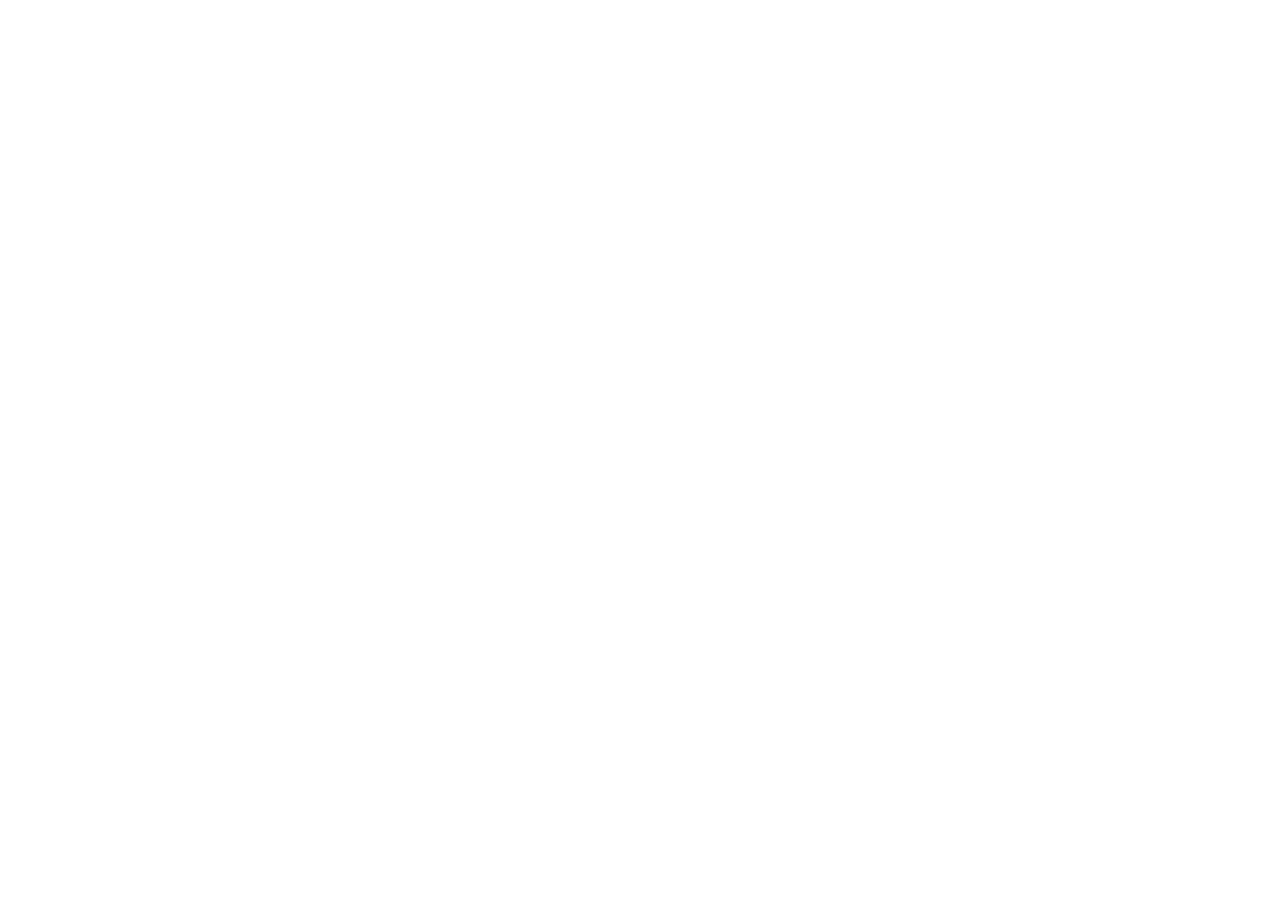
==== index.html @ 57432fba "初始化仓库" ====
<!DOCTYPE html>
<html lang="zh_CN">

<head>
    <meta charset="UTF-8">
    <meta http-equiv="X-UA-Compatible" content="IE=edge">
    <meta name="viewport" content="width=device-width, initial-scale=1.0">
    <title>Document</title>
</head>

<body>

</body>

</html>
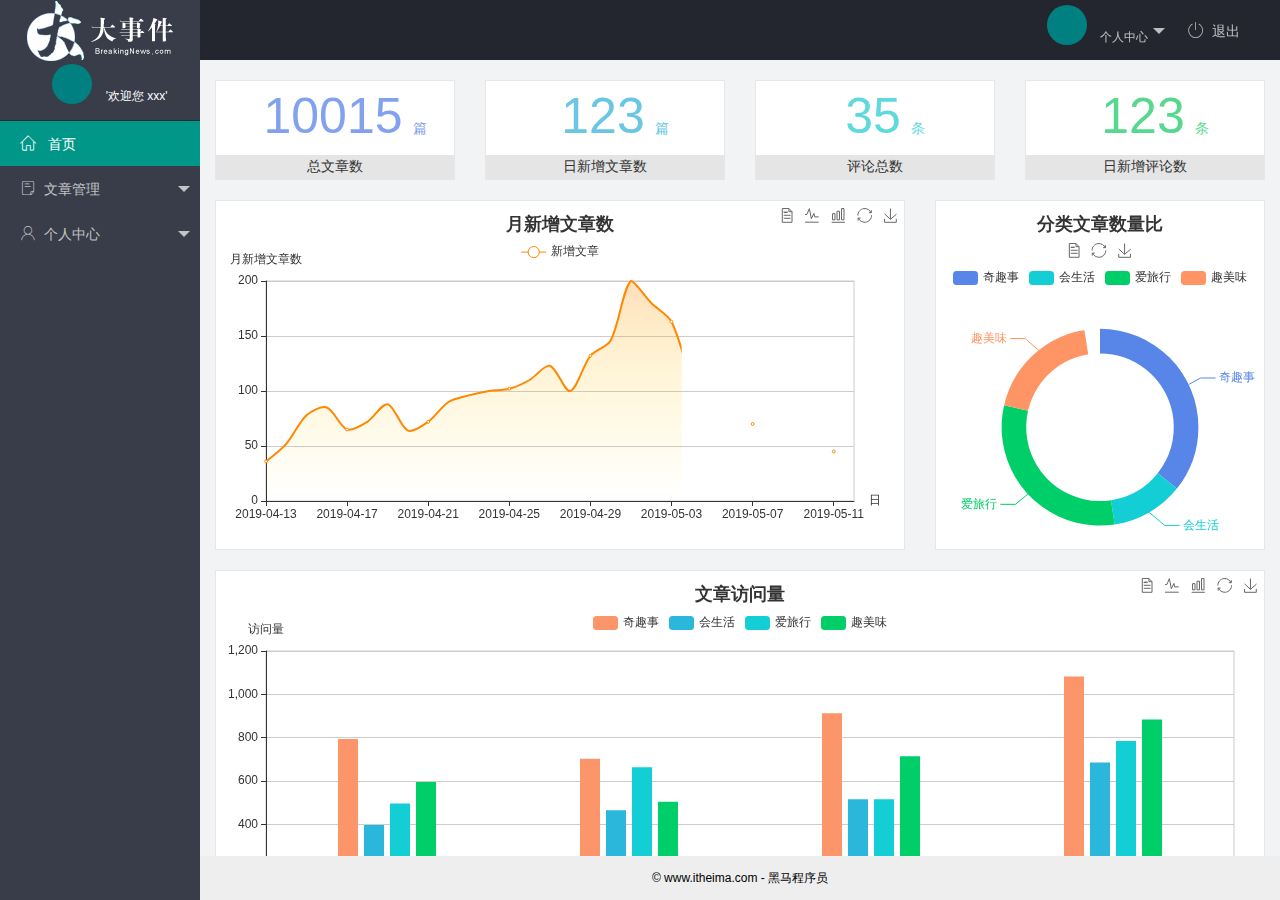
==== commit d24f1271: "开发完成了首页的功能" ====
--- a/index.html
+++ b/index.html
@@ -6,9 +6,101 @@
     <meta http-equiv="X-UA-Compatible" content="IE=edge">
     <meta name="viewport" content="width=device-width, initial-scale=1.0">
     <title>Document</title>
+    <!-- 导入了layui的css的样式表 -->
+    <link rel="stylesheet" href="assets/lib/layui/css/layui.css">
+    <!-- 导入inde专属的css样式表 -->
+    <link rel="stylesheet" href="/assets/css/index.css">
+    <!-- 导入font字体图标 -->
+    <link rel="stylesheet" href="/assets/fonts/iconfont.css">
 </head>
 
 <body>
+    <div class="layui-layout layui-layout-admin">
+        <div class="layui-header">
+            <div class="layui-logo layui-hide-xs layui-bg-black">
+                <img src="/assets/images/logo.png" alt="">
+            </div>
+            <!-- 头部区域（可配合layui 已有的水平导航） -->
+
+            <ul class="layui-nav layui-layout-right">
+                <li class="layui-nav-item layui-hide layui-show-md-inline-block">
+                    <a href="javascript:;" class="userinfo">
+                        <img src="//tva1.sinaimg.cn/crop.0.0.118.118.180/5db11ff4gw1e77d3nqrv8j203b03cweg.jpg"
+                            class="layui-nav-img">
+                        <span class="text-avant"></span>
+
+                        个人中心
+                    </a>
+                    <dl class="layui-nav-child">
+                        <dd><a href="">基本资料</a></dd>
+                        <dd><a href="">更换头像</a></dd>
+                        <dd><a href="">重置密码</a></dd>
+                    </dl>
+                </li>
+                <li class="layui-nav-item" lay-header-event="menuRight" lay-unselect>
+                    <a href="javascript:;" id="btnLoginout">
+                        <span class="iconfont icon-tuichu"></span>退出
+                    </a>
+                </li>
+            </ul>
+        </div>
+
+        <div class="layui-side layui-bg-black">
+            <div class="layui-side-scroll">
+                <div class="userinfo">
+                    <img src="//tva1.sinaimg.cn/crop.0.0.118.118.180/5db11ff4gw1e77d3nqrv8j203b03cweg.jpg"
+                        class="layui-nav-img">
+                    <span class="text-avant"></span>
+                    <span class="welcome">'欢迎您 xxx'</span>
+
+                </div>
+                <!-- 左侧导航区域（可配合layui已有的垂直导航） -->
+                <ul class="layui-nav layui-nav-tree" lay-shrink="all">
+
+                    <li class="layui-nav-item layui-this">
+                        <a href="/home/dashboard.html" target="fm">
+                            <span class="iconfont icon-home">
+                            </span>首页
+                        </a>
+                    </li>
+                    <li class="layui-nav-item">
+                        <a class="" href="javascript:;"><span class="iconfont icon-16"></span>文章管理</a>
+                        <dl class="layui-nav-child">
+                            <dd><a href="javascript:;"><i class="layui-icon layui-icon-app"></i> 文章类别</a></dd>
+                            <dd><a href="javascript:;"><i class="layui-icon layui-icon-app"></i>文章列表</a></dd>
+                            <dd><a href="javascript:;"><i class="layui-icon layui-icon-app"></i>发布文章</a></dd>
+                        </dl>
+                    </li>
+                    <li class="layui-nav-item">
+                        <a href="javascript:;"><span class="iconfont icon-user"></span>个人中心</a>
+                        <dl class="layui-nav-child">
+                            <dd><a href="javascript:;"><i class="layui-icon layui-icon-app"></i>基本资料</a></dd>
+                            <dd><a href="javascript:;"><i class="layui-icon layui-icon-app"></i>更换头像</a></dd>
+                            <dd><a href="javascript:;"><i class="layui-icon layui-icon-app"></i>重置密码</a></dd>
+                        </dl>
+                    </li>
+                </ul>
+            </div>
+        </div>
+
+        <div class="layui-body">
+            <!-- 内容主体区域 -->
+            <iframe name='fm' src="/home/dashboard.html" frameborder="0"></iframe>
+        </div>
+
+        <div class="layui-footer">
+            <!-- 底部固定区域 -->
+            © www.itheima.com - 黑马程序员
+        </div>
+    </div>
+    <!-- 导入layui的js文件 -->
+    <script src="assets/lib/layui/layui.all.js"></script>
+    <!-- 导入jq文件 -->
+    <script src="/assets/lib/jquery.js"></script>
+    <!-- 导入js的baseAPI文件 -->
+    <script src="/assets/js/baseAPI.js"></script>
+    <!-- 导入index专属的js文件 -->
+    <script src="/assets/js/index.js"></script>
 
 </body>
 
--- a/assets/lib/layui/css/layui.css
+++ b/assets/lib/layui/css/layui.css
@@ -0,0 +1,2 @@
+/** layui-v2.5.5 MIT License By https://www.layui.com */
+ .layui-inline,img{display:inline-block;vertical-align:middle}h1,h2,h3,h4,h5,h6{font-weight:400}.layui-edge,.layui-header,.layui-inline,.layui-main{position:relative}.layui-body,.layui-edge,.layui-elip{overflow:hidden}.layui-btn,.layui-edge,.layui-inline,img{vertical-align:middle}.layui-btn,.layui-disabled,.layui-icon,.layui-unselect{-moz-user-select:none;-webkit-user-select:none;-ms-user-select:none}.layui-elip,.layui-form-checkbox span,.layui-form-pane .layui-form-label{text-overflow:ellipsis;white-space:nowrap}.layui-breadcrumb,.layui-tree-btnGroup{visibility:hidden}blockquote,body,button,dd,div,dl,dt,form,h1,h2,h3,h4,h5,h6,input,li,ol,p,pre,td,textarea,th,ul{margin:0;padding:0;-webkit-tap-highlight-color:rgba(0,0,0,0)}a:active,a:hover{outline:0}img{border:none}li{list-style:none}table{border-collapse:collapse;border-spacing:0}h4,h5,h6{font-size:100%}button,input,optgroup,option,select,textarea{font-family:inherit;font-size:inherit;font-style:inherit;font-weight:inherit;outline:0}pre{white-space:pre-wrap;white-space:-moz-pre-wrap;white-space:-pre-wrap;white-space:-o-pre-wrap;word-wrap:break-word}body{line-height:24px;font:14px Helvetica Neue,Helvetica,PingFang SC,Tahoma,Arial,sans-serif}hr{height:1px;margin:10px 0;border:0;clear:both}a{color:#333;text-decoration:none}a:hover{color:#777}a cite{font-style:normal;*cursor:pointer}.layui-border-box,.layui-border-box *{box-sizing:border-box}.layui-box,.layui-box *{box-sizing:content-box}.layui-clear{clear:both;*zoom:1}.layui-clear:after{content:'\20';clear:both;*zoom:1;display:block;height:0}.layui-inline{*display:inline;*zoom:1}.layui-edge{display:inline-block;width:0;height:0;border-width:6px;border-style:dashed;border-color:transparent}.layui-edge-top{top:-4px;border-bottom-color:#999;border-bottom-style:solid}.layui-edge-right{border-left-color:#999;border-left-style:solid}.layui-edge-bottom{top:2px;border-top-color:#999;border-top-style:solid}.layui-edge-left{border-right-color:#999;border-right-style:solid}.layui-disabled,.layui-disabled:hover{color:#d2d2d2!important;cursor:not-allowed!important}.layui-circle{border-radius:100%}.layui-show{display:block!important}.layui-hide{display:none!important}@font-face{font-family:layui-icon;src:url(../font/iconfont.eot?v=250);src:url(../font/iconfont.eot?v=250#iefix) format('embedded-opentype'),url(../font/iconfont.woff2?v=250) format('woff2'),url(../font/iconfont.woff?v=250) format('woff'),url(../font/iconfont.ttf?v=250) format('truetype'),url(../font/iconfont.svg?v=250#layui-icon) format('svg')}.layui-icon{font-family:layui-icon!important;font-size:16px;font-style:normal;-webkit-font-smoothing:antialiased;-moz-osx-font-smoothing:grayscale}.layui-icon-reply-fill:before{content:"\e611"}.layui-icon-set-fill:before{content:"\e614"}.layui-icon-menu-fill:before{content:"\e60f"}.layui-icon-search:before{content:"\e615"}.layui-icon-share:before{content:"\e641"}.layui-icon-set-sm:before{content:"\e620"}.layui-icon-engine:before{content:"\e628"}.layui-icon-close:before{content:"\1006"}.layui-icon-close-fill:before{content:"\1007"}.layui-icon-chart-screen:before{content:"\e629"}.layui-icon-star:before{content:"\e600"}.layui-icon-circle-dot:before{content:"\e617"}.layui-icon-chat:before{content:"\e606"}.layui-icon-release:before{content:"\e609"}.layui-icon-list:before{content:"\e60a"}.layui-icon-chart:before{content:"\e62c"}.layui-icon-ok-circle:before{content:"\1005"}.layui-icon-layim-theme:before{content:"\e61b"}.layui-icon-table:before{content:"\e62d"}.layui-icon-right:before{content:"\e602"}.layui-icon-left:before{content:"\e603"}.layui-icon-cart-simple:before{content:"\e698"}.layui-icon-face-cry:before{content:"\e69c"}.layui-icon-face-smile:before{content:"\e6af"}.layui-icon-survey:before{content:"\e6b2"}.layui-icon-tree:before{content:"\e62e"}.layui-icon-upload-circle:before{content:"\e62f"}.layui-icon-add-circle:before{content:"\e61f"}.layui-icon-download-circle:before{content:"\e601"}.layui-icon-templeate-1:before{content:"\e630"}.layui-icon-util:before{content:"\e631"}.layui-icon-face-surprised:before{content:"\e664"}.layui-icon-edit:before{content:"\e642"}.layui-icon-speaker:before{content:"\e645"}.layui-icon-down:before{content:"\e61a"}.layui-icon-file:before{content:"\e621"}.layui-icon-layouts:before{content:"\e632"}.layui-icon-rate-half:before{content:"\e6c9"}.layui-icon-add-circle-fine:before{content:"\e608"}.layui-icon-prev-circle:before{content:"\e633"}.layui-icon-read:before{content:"\e705"}.layui-icon-404:before{content:"\e61c"}.layui-icon-carousel:before{content:"\e634"}.layui-icon-help:before{content:"\e607"}.layui-icon-code-circle:before{content:"\e635"}.layui-icon-water:before{content:"\e636"}.layui-icon-username:before{content:"\e66f"}.layui-icon-find-fill:before{content:"\e670"}.layui-icon-about:before{content:"\e60b"}.layui-icon-location:before{content:"\e715"}.layui-icon-up:before{content:"\e619"}.layui-icon-pause:before{content:"\e651"}.layui-icon-date:before{content:"\e637"}.layui-icon-layim-uploadfile:before{content:"\e61d"}.layui-icon-delete:before{content:"\e640"}.layui-icon-play:before{content:"\e652"}.layui-icon-top:before{content:"\e604"}.layui-icon-friends:before{content:"\e612"}.layui-icon-refresh-3:before{content:"\e9aa"}.layui-icon-ok:before{content:"\e605"}.layui-icon-layer:before{content:"\e638"}.layui-icon-face-smile-fine:before{content:"\e60c"}.layui-icon-dollar:before{content:"\e659"}.layui-icon-group:before{content:"\e613"}.layui-icon-layim-download:before{content:"\e61e"}.layui-icon-picture-fine:before{content:"\e60d"}.layui-icon-link:before{content:"\e64c"}.layui-icon-diamond:before{content:"\e735"}.layui-icon-log:before{content:"\e60e"}.layui-icon-rate-solid:before{content:"\e67a"}.layui-icon-fonts-del:before{content:"\e64f"}.layui-icon-unlink:before{content:"\e64d"}.layui-icon-fonts-clear:before{content:"\e639"}.layui-icon-triangle-r:before{content:"\e623"}.layui-icon-circle:before{content:"\e63f"}.layui-icon-radio:before{content:"\e643"}.layui-icon-align-center:before{content:"\e647"}.layui-icon-align-right:before{content:"\e648"}.layui-icon-align-left:before{content:"\e649"}.layui-icon-loading-1:before{content:"\e63e"}.layui-icon-return:before{content:"\e65c"}.layui-icon-fonts-strong:before{content:"\e62b"}.layui-icon-upload:before{content:"\e67c"}.layui-icon-dialogue:before{content:"\e63a"}.layui-icon-video:before{content:"\e6ed"}.layui-icon-headset:before{content:"\e6fc"}.layui-icon-cellphone-fine:before{content:"\e63b"}.layui-icon-add-1:before{content:"\e654"}.layui-icon-face-smile-b:before{content:"\e650"}.layui-icon-fonts-html:before{content:"\e64b"}.layui-icon-form:before{content:"\e63c"}.layui-icon-cart:before{content:"\e657"}.layui-icon-camera-fill:before{content:"\e65d"}.layui-icon-tabs:before{content:"\e62a"}.layui-icon-fonts-code:before{content:"\e64e"}.layui-icon-fire:before{content:"\e756"}.layui-icon-set:before{content:"\e716"}.layui-icon-fonts-u:before{content:"\e646"}.layui-icon-triangle-d:before{content:"\e625"}.layui-icon-tips:before{content:"\e702"}.layui-icon-picture:before{content:"\e64a"}.layui-icon-more-vertical:before{content:"\e671"}.layui-icon-flag:before{content:"\e66c"}.layui-icon-loading:before{content:"\e63d"}.layui-icon-fonts-i:before{content:"\e644"}.layui-icon-refresh-1:before{content:"\e666"}.layui-icon-rmb:before{content:"\e65e"}.layui-icon-home:before{content:"\e68e"}.layui-icon-user:before{content:"\e770"}.layui-icon-notice:before{content:"\e667"}.layui-icon-login-weibo:before{content:"\e675"}.layui-icon-voice:before{content:"\e688"}.layui-icon-upload-drag:before{content:"\e681"}.layui-icon-login-qq:before{content:"\e676"}.layui-icon-snowflake:before{content:"\e6b1"}.layui-icon-file-b:before{content:"\e655"}.layui-icon-template:before{content:"\e663"}.layui-icon-auz:before{content:"\e672"}.layui-icon-console:before{content:"\e665"}.layui-icon-app:before{content:"\e653"}.layui-icon-prev:before{content:"\e65a"}.layui-icon-website:before{content:"\e7ae"}.layui-icon-next:before{content:"\e65b"}.layui-icon-component:before{content:"\e857"}.layui-icon-more:before{content:"\e65f"}.layui-icon-login-wechat:before{content:"\e677"}.layui-icon-shrink-right:before{content:"\e668"}.layui-icon-spread-left:before{content:"\e66b"}.layui-icon-camera:before{content:"\e660"}.layui-icon-note:before{content:"\e66e"}.layui-icon-refresh:before{content:"\e669"}.layui-icon-female:before{content:"\e661"}.layui-icon-male:before{content:"\e662"}.layui-icon-password:before{content:"\e673"}.layui-icon-senior:before{content:"\e674"}.layui-icon-theme:before{content:"\e66a"}.layui-icon-tread:before{content:"\e6c5"}.layui-icon-praise:before{content:"\e6c6"}.layui-icon-star-fill:before{content:"\e658"}.layui-icon-rate:before{content:"\e67b"}.layui-icon-template-1:before{content:"\e656"}.layui-icon-vercode:before{content:"\e679"}.layui-icon-cellphone:before{content:"\e678"}.layui-icon-screen-full:before{content:"\e622"}.layui-icon-screen-restore:before{content:"\e758"}.layui-icon-cols:before{content:"\e610"}.layui-icon-export:before{content:"\e67d"}.layui-icon-print:before{content:"\e66d"}.layui-icon-slider:before{content:"\e714"}.layui-icon-addition:before{content:"\e624"}.layui-icon-subtraction:before{content:"\e67e"}.layui-icon-service:before{content:"\e626"}.layui-icon-transfer:before{content:"\e691"}.layui-main{width:1140px;margin:0 auto}.layui-header{z-index:1000;height:60px}.layui-header a:hover{transition:all .5s;-webkit-transition:all .5s}.layui-side{position:fixed;left:0;top:0;bottom:0;z-index:999;width:200px;overflow-x:hidden}.layui-side-scroll{position:relative;width:220px;height:100%;overflow-x:hidden}.layui-body{position:absolute;left:200px;right:0;top:0;bottom:0;z-index:998;width:auto;overflow-y:auto;box-sizing:border-box}.layui-layout-body{overflow:hidden}.layui-layout-admin .layui-header{background-color:#23262E}.layui-layout-admin .layui-side{top:60px;width:200px;overflow-x:hidden}.layui-layout-admin .layui-body{position:fixed;top:60px;bottom:44px}.layui-layout-admin .layui-main{width:auto;margin:0 15px}.layui-layout-admin .layui-footer{position:fixed;left:200px;right:0;bottom:0;height:44px;line-height:44px;padding:0 15px;background-color:#eee}.layui-layout-admin .layui-logo{position:absolute;left:0;top:0;width:200px;height:100%;line-height:60px;text-align:center;color:#009688;font-size:16px}.layui-layout-admin .layui-header .layui-nav{background:0 0}.layui-layout-left{position:absolute!important;left:200px;top:0}.layui-layout-right{position:absolute!important;right:0;top:0}.layui-container{position:relative;margin:0 auto;padding:0 15px;box-sizing:border-box}.layui-fluid{position:relative;margin:0 auto;padding:0 15px}.layui-row:after,.layui-row:before{content:'';display:block;clear:both}.layui-col-lg1,.layui-col-lg10,.layui-col-lg11,.layui-col-lg12,.layui-col-lg2,.layui-col-lg3,.layui-col-lg4,.layui-col-lg5,.layui-col-lg6,.layui-col-lg7,.layui-col-lg8,.layui-col-lg9,.layui-col-md1,.layui-col-md10,.layui-col-md11,.layui-col-md12,.layui-col-md2,.layui-col-md3,.layui-col-md4,.layui-col-md5,.layui-col-md6,.layui-col-md7,.layui-col-md8,.layui-col-md9,.layui-col-sm1,.layui-col-sm10,.layui-col-sm11,.layui-col-sm12,.layui-col-sm2,.layui-col-sm3,.layui-col-sm4,.layui-col-sm5,.layui-col-sm6,.layui-col-sm7,.layui-col-sm8,.layui-col-sm9,.layui-col-xs1,.layui-col-xs10,.layui-col-xs11,.layui-col-xs12,.layui-col-xs2,.layui-col-xs3,.layui-col-xs4,.layui-col-xs5,.layui-col-xs6,.layui-col-xs7,.layui-col-xs8,.layui-col-xs9{position:relative;display:block;box-sizing:border-box}.layui-col-xs1,.layui-col-xs10,.layui-col-xs11,.layui-col-xs12,.layui-col-xs2,.layui-col-xs3,.layui-col-xs4,.layui-col-xs5,.layui-col-xs6,.layui-col-xs7,.layui-col-xs8,.layui-col-xs9{float:left}.layui-col-xs1{width:8.33333333%}.layui-col-xs2{width:16.66666667%}.layui-col-xs3{width:25%}.layui-col-xs4{width:33.33333333%}.layui-col-xs5{width:41.66666667%}.layui-col-xs6{width:50%}.layui-col-xs7{width:58.33333333%}.layui-col-xs8{width:66.66666667%}.layui-col-xs9{width:75%}.layui-col-xs10{width:83.33333333%}.layui-col-xs11{width:91.66666667%}.layui-col-xs12{width:100%}.layui-col-xs-offset1{margin-left:8.33333333%}.layui-col-xs-offset2{margin-left:16.66666667%}.layui-col-xs-offset3{margin-left:25%}.layui-col-xs-offset4{margin-left:33.33333333%}.layui-col-xs-offset5{margin-left:41.66666667%}.layui-col-xs-offset6{margin-left:50%}.layui-col-xs-offset7{margin-left:58.33333333%}.layui-col-xs-offset8{margin-left:66.66666667%}.layui-col-xs-offset9{margin-left:75%}.layui-col-xs-offset10{margin-left:83.33333333%}.layui-col-xs-offset11{margin-left:91.66666667%}.layui-col-xs-offset12{margin-left:100%}@media screen and (max-width:768px){.layui-hide-xs{display:none!important}.layui-show-xs-block{display:block!important}.layui-show-xs-inline{display:inline!important}.layui-show-xs-inline-block{display:inline-block!important}}@media screen and (min-width:768px){.layui-container{width:750px}.layui-hide-sm{display:none!important}.layui-show-sm-block{display:block!important}.layui-show-sm-inline{display:inline!important}.layui-show-sm-inline-block{display:inline-block!important}.layui-col-sm1,.layui-col-sm10,.layui-col-sm11,.layui-col-sm12,.layui-col-sm2,.layui-col-sm3,.layui-col-sm4,.layui-col-sm5,.layui-col-sm6,.layui-col-sm7,.layui-col-sm8,.layui-col-sm9{float:left}.layui-col-sm1{width:8.33333333%}.layui-col-sm2{width:16.66666667%}.layui-col-sm3{width:25%}.layui-col-sm4{width:33.33333333%}.layui-col-sm5{width:41.66666667%}.layui-col-sm6{width:50%}.layui-col-sm7{width:58.33333333%}.layui-col-sm8{width:66.66666667%}.layui-col-sm9{width:75%}.layui-col-sm10{width:83.33333333%}.layui-col-sm11{width:91.66666667%}.layui-col-sm12{width:100%}.layui-col-sm-offset1{margin-left:8.33333333%}.layui-col-sm-offset2{margin-left:16.66666667%}.layui-col-sm-offset3{margin-left:25%}.layui-col-sm-offset4{margin-left:33.33333333%}.layui-col-sm-offset5{margin-left:41.66666667%}.layui-col-sm-offset6{margin-left:50%}.layui-col-sm-offset7{margin-left:58.33333333%}.layui-col-sm-offset8{margin-left:66.66666667%}.layui-col-sm-offset9{margin-left:75%}.layui-col-sm-offset10{margin-left:83.33333333%}.layui-col-sm-offset11{margin-left:91.66666667%}.layui-col-sm-offset12{margin-left:100%}}@media screen and (min-width:992px){.layui-container{width:970px}.layui-hide-md{display:none!important}.layui-show-md-block{display:block!important}.layui-show-md-inline{display:inline!important}.layui-show-md-inline-block{display:inline-block!important}.layui-col-md1,.layui-col-md10,.layui-col-md11,.layui-col-md12,.layui-col-md2,.layui-col-md3,.layui-col-md4,.layui-col-md5,.layui-col-md6,.layui-col-md7,.layui-col-md8,.layui-col-md9{float:left}.layui-col-md1{width:8.33333333%}.layui-col-md2{width:16.66666667%}.layui-col-md3{width:25%}.layui-col-md4{width:33.33333333%}.layui-col-md5{width:41.66666667%}.layui-col-md6{width:50%}.layui-col-md7{width:58.33333333%}.layui-col-md8{width:66.66666667%}.layui-col-md9{width:75%}.layui-col-md10{width:83.33333333%}.layui-col-md11{width:91.66666667%}.layui-col-md12{width:100%}.layui-col-md-offset1{margin-left:8.33333333%}.layui-col-md-offset2{margin-left:16.66666667%}.layui-col-md-offset3{margin-left:25%}.layui-col-md-offset4{margin-left:33.33333333%}.layui-col-md-offset5{margin-left:41.66666667%}.layui-col-md-offset6{margin-left:50%}.layui-col-md-offset7{margin-left:58.33333333%}.layui-col-md-offset8{margin-left:66.66666667%}.layui-col-md-offset9{margin-left:75%}.layui-col-md-offset10{margin-left:83.33333333%}.layui-col-md-offset11{margin-left:91.66666667%}.layui-col-md-offset12{margin-left:100%}}@media screen and (min-width:1200px){.layui-container{width:1170px}.layui-hide-lg{display:none!important}.layui-show-lg-block{display:block!important}.layui-show-lg-inline{display:inline!important}.layui-show-lg-inline-block{display:inline-block!important}.layui-col-lg1,.layui-col-lg10,.layui-col-lg11,.layui-col-lg12,.layui-col-lg2,.layui-col-lg3,.layui-col-lg4,.layui-col-lg5,.layui-col-lg6,.layui-col-lg7,.layui-col-lg8,.layui-col-lg9{float:left}.layui-col-lg1{width:8.33333333%}.layui-col-lg2{width:16.66666667%}.layui-col-lg3{width:25%}.layui-col-lg4{width:33.33333333%}.layui-col-lg5{width:41.66666667%}.layui-col-lg6{width:50%}.layui-col-lg7{width:58.33333333%}.layui-col-lg8{width:66.66666667%}.layui-col-lg9{width:75%}.layui-col-lg10{width:83.33333333%}.layui-col-lg11{width:91.66666667%}.layui-col-lg12{width:100%}.layui-col-lg-offset1{margin-left:8.33333333%}.layui-col-lg-offset2{margin-left:16.66666667%}.layui-col-lg-offset3{margin-left:25%}.layui-col-lg-offset4{margin-left:33.33333333%}.layui-col-lg-offset5{margin-left:41.66666667%}.layui-col-lg-offset6{margin-left:50%}.layui-col-lg-offset7{margin-left:58.33333333%}.layui-col-lg-offset8{margin-left:66.66666667%}.layui-col-lg-offset9{margin-left:75%}.layui-col-lg-offset10{margin-left:83.33333333%}.layui-col-lg-offset11{margin-left:91.66666667%}.layui-col-lg-offset12{margin-left:100%}}.layui-col-space1{margin:-.5px}.layui-col-space1>*{padding:.5px}.layui-col-space3{margin:-1.5px}.layui-col-space3>*{padding:1.5px}.layui-col-space5{margin:-2.5px}.layui-col-space5>*{padding:2.5px}.layui-col-space8{margin:-3.5px}.layui-col-space8>*{padding:3.5px}.layui-col-space10{margin:-5px}.layui-col-space10>*{padding:5px}.layui-col-space12{margin:-6px}.layui-col-space12>*{padding:6px}.layui-col-space15{margin:-7.5px}.layui-col-space15>*{padding:7.5px}.layui-col-space18{margin:-9px}.layui-col-space18>*{padding:9px}.layui-col-space20{margin:-10px}.layui-col-space20>*{padding:10px}.layui-col-space22{margin:-11px}.layui-col-space22>*{padding:11px}.layui-col-space25{margin:-12.5px}.layui-col-space25>*{padding:12.5px}.layui-col-space30{margin:-15px}.layui-col-space30>*{padding:15px}.layui-btn,.layui-input,.layui-select,.layui-textarea,.layui-upload-button{outline:0;-webkit-appearance:none;transition:all .3s;-webkit-transition:all .3s;box-sizing:border-box}.layui-elem-quote{margin-bottom:10px;padding:15px;line-height:22px;border-left:5px solid #009688;border-radius:0 2px 2px 0;background-color:#f2f2f2}.layui-quote-nm{border-style:solid;border-width:1px 1px 1px 5px;background:0 0}.layui-elem-field{margin-bottom:10px;padding:0;border-width:1px;border-style:solid}.layui-elem-field legend{margin-left:20px;padding:0 10px;font-size:20px;font-weight:300}.layui-field-title{margin:10px 0 20px;border-width:1px 0 0}.layui-field-box{padding:10px 15px}.layui-field-title .layui-field-box{padding:10px 0}.layui-progress{position:relative;height:6px;border-radius:20px;background-color:#e2e2e2}.layui-progress-bar{position:absolute;left:0;top:0;width:0;max-width:100%;height:6px;border-radius:20px;text-align:right;background-color:#5FB878;transition:all .3s;-webkit-transition:all .3s}.layui-progress-big,.layui-progress-big .layui-progress-bar{height:18px;line-height:18px}.layui-progress-text{position:relative;top:-20px;line-height:18px;font-size:12px;color:#666}.layui-progress-big .layui-progress-text{position:static;padding:0 10px;color:#fff}.layui-collapse{border-width:1px;border-style:solid;border-radius:2px}.layui-colla-content,.layui-colla-item{border-top-width:1px;border-top-style:solid}.layui-colla-item:first-child{border-top:none}.layui-colla-title{position:relative;height:42px;line-height:42px;padding:0 15px 0 35px;color:#333;background-color:#f2f2f2;cursor:pointer;font-size:14px;overflow:hidden}.layui-colla-content{display:none;padding:10px 15px;line-height:22px;color:#666}.layui-colla-icon{position:absolute;left:15px;top:0;font-size:14px}.layui-card{margin-bottom:15px;border-radius:2px;background-color:#fff;box-shadow:0 1px 2px 0 rgba(0,0,0,.05)}.layui-card:last-child{margin-bottom:0}.layui-card-header{position:relative;height:42px;line-height:42px;padding:0 15px;border-bottom:1px solid #f6f6f6;color:#333;border-radius:2px 2px 0 0;font-size:14px}.layui-bg-black,.layui-bg-blue,.layui-bg-cyan,.layui-bg-green,.layui-bg-orange,.layui-bg-red{color:#fff!important}.layui-card-body{position:relative;padding:10px 15px;line-height:24px}.layui-card-body[pad15]{padding:15px}.layui-card-body[pad20]{padding:20px}.layui-card-body .layui-table{margin:5px 0}.layui-card .layui-tab{margin:0}.layui-panel-window{position:relative;padding:15px;border-radius:0;border-top:5px solid #E6E6E6;background-color:#fff}.layui-auxiliar-moving{position:fixed;left:0;right:0;top:0;bottom:0;width:100%;height:100%;background:0 0;z-index:9999999999}.layui-form-label,.layui-form-mid,.layui-form-select,.layui-input-block,.layui-input-inline,.layui-textarea{position:relative}.layui-bg-red{background-color:#FF5722!important}.layui-bg-orange{background-color:#FFB800!important}.layui-bg-green{background-color:#009688!important}.layui-bg-cyan{background-color:#2F4056!important}.layui-bg-blue{background-color:#1E9FFF!important}.layui-bg-black{background-color:#393D49!important}.layui-bg-gray{background-color:#eee!important;color:#666!important}.layui-badge-rim,.layui-colla-content,.layui-colla-item,.layui-collapse,.layui-elem-field,.layui-form-pane .layui-form-item[pane],.layui-form-pane .layui-form-label,.layui-input,.layui-layedit,.layui-layedit-tool,.layui-quote-nm,.layui-select,.layui-tab-bar,.layui-tab-card,.layui-tab-title,.layui-tab-title .layui-this:after,.layui-textarea{border-color:#e6e6e6}.layui-timeline-item:before,hr{background-color:#e6e6e6}.layui-text{line-height:22px;font-size:14px;color:#666}.layui-text h1,.layui-text h2,.layui-text h3{font-weight:500;color:#333}.layui-text h1{font-size:30px}.layui-text h2{font-size:24px}.layui-text h3{font-size:18px}.layui-text a:not(.layui-btn){color:#01AAED}.layui-text a:not(.layui-btn):hover{text-decoration:underline}.layui-text ul{padding:5px 0 5px 15px}.layui-text ul li{margin-top:5px;list-style-type:disc}.layui-text em,.layui-word-aux{color:#999!important;padding:0 5px!important}.layui-btn{display:inline-block;height:38px;line-height:38px;padding:0 18px;background-color:#009688;color:#fff;white-space:nowrap;text-align:center;font-size:14px;border:none;border-radius:2px;cursor:pointer}.layui-btn:hover{opacity:.8;filter:alpha(opacity=80);color:#fff}.layui-btn:active{opacity:1;filter:alpha(opacity=100)}.layui-btn+.layui-btn{margin-left:10px}.layui-btn-container{font-size:0}.layui-btn-container .layui-btn{margin-right:10px;margin-bottom:10px}.layui-btn-container .layui-btn+.layui-btn{margin-left:0}.layui-table .layui-btn-container .layui-btn{margin-bottom:9px}.layui-btn-radius{border-radius:100px}.layui-btn .layui-icon{margin-right:3px;font-size:18px;vertical-align:bottom;vertical-align:middle\9}.layui-btn-primary{border:1px solid #C9C9C9;background-color:#fff;color:#555}.layui-btn-primary:hover{border-color:#009688;color:#333}.layui-btn-normal{background-color:#1E9FFF}.layui-btn-warm{background-color:#FFB800}.layui-btn-danger{background-color:#FF5722}.layui-btn-checked{background-color:#5FB878}.layui-btn-disabled,.layui-btn-disabled:active,.layui-btn-disabled:hover{border:1px solid #e6e6e6;background-color:#FBFBFB;color:#C9C9C9;cursor:not-allowed;opacity:1}.layui-btn-lg{height:44px;line-height:44px;padding:0 25px;font-size:16px}.layui-btn-sm{height:30px;line-height:30px;padding:0 10px;font-size:12px}.layui-btn-sm i{font-size:16px!important}.layui-btn-xs{height:22px;line-height:22px;padding:0 5px;font-size:12px}.layui-btn-xs i{font-size:14px!important}.layui-btn-group{display:inline-block;vertical-align:middle;font-size:0}.layui-btn-group .layui-btn{margin-left:0!important;margin-right:0!important;border-left:1px solid rgba(255,255,255,.5);border-radius:0}.layui-btn-group .layui-btn-primary{border-left:none}.layui-btn-group .layui-btn-primary:hover{border-color:#C9C9C9;color:#009688}.layui-btn-group .layui-btn:first-child{border-left:none;border-radius:2px 0 0 2px}.layui-btn-group .layui-btn-primary:first-child{border-left:1px solid #c9c9c9}.layui-btn-group .layui-btn:last-child{border-radius:0 2px 2px 0}.layui-btn-group .layui-btn+.layui-btn{margin-left:0}.layui-btn-group+.layui-btn-group{margin-left:10px}.layui-btn-fluid{width:100%}.layui-input,.layui-select,.layui-textarea{height:38px;line-height:1.3;line-height:38px\9;border-width:1px;border-style:solid;background-color:#fff;border-radius:2px}.layui-input::-webkit-input-placeholder,.layui-select::-webkit-input-placeholder,.layui-textarea::-webkit-input-placeholder{line-height:1.3}.layui-input,.layui-textarea{display:block;width:100%;padding-left:10px}.layui-input:hover,.layui-textarea:hover{border-color:#D2D2D2!important}.layui-input:focus,.layui-textarea:focus{border-color:#C9C9C9!important}.layui-textarea{min-height:100px;height:auto;line-height:20px;padding:6px 10px;resize:vertical}.layui-select{padding:0 10px}.layui-form input[type=checkbox],.layui-form input[type=radio],.layui-form select{display:none}.layui-form [lay-ignore]{display:initial}.layui-form-item{margin-bottom:15px;clear:both;*zoom:1}.layui-form-item:after{content:'\20';clear:both;*zoom:1;display:block;height:0}.layui-form-label{float:left;display:block;padding:9px 15px;width:80px;font-weight:400;line-height:20px;text-align:right}.layui-form-label-col{display:block;float:none;padding:9px 0;line-height:20px;text-align:left}.layui-form-item .layui-inline{margin-bottom:5px;margin-right:10px}.layui-input-block{margin-left:110px;min-height:36px}.layui-input-inline{display:inline-block;vertical-align:middle}.layui-form-item .layui-input-inline{float:left;width:190px;margin-right:10px}.layui-form-text .layui-input-inline{width:auto}.layui-form-mid{float:left;display:block;padding:9px 0!important;line-height:20px;margin-right:10px}.layui-form-danger+.layui-form-select .layui-input,.layui-form-danger:focus{border-color:#FF5722!important}.layui-form-select .layui-input{padding-right:30px;cursor:pointer}.layui-form-select .layui-edge{position:absolute;right:10px;top:50%;margin-top:-3px;cursor:pointer;border-width:6px;border-top-color:#c2c2c2;border-top-style:solid;transition:all .3s;-webkit-transition:all .3s}.layui-form-select dl{display:none;position:absolute;left:0;top:42px;padding:5px 0;z-index:899;min-width:100%;border:1px solid #d2d2d2;max-height:300px;overflow-y:auto;background-color:#fff;border-radius:2px;box-shadow:0 2px 4px rgba(0,0,0,.12);box-sizing:border-box}.layui-form-select dl dd,.layui-form-select dl dt{padding:0 10px;line-height:36px;white-space:nowrap;overflow:hidden;text-overflow:ellipsis}.layui-form-select dl dt{font-size:12px;color:#999}.layui-form-select dl dd{cursor:pointer}.layui-form-select dl dd:hover{background-color:#f2f2f2;-webkit-transition:.5s all;transition:.5s all}.layui-form-select .layui-select-group dd{padding-left:20px}.layui-form-select dl dd.layui-select-tips{padding-left:10px!important;color:#999}.layui-form-select dl dd.layui-this{background-color:#5FB878;color:#fff}.layui-form-checkbox,.layui-form-select dl dd.layui-disabled{background-color:#fff}.layui-form-selected dl{display:block}.layui-form-checkbox,.layui-form-checkbox *,.layui-form-switch{display:inline-block;vertical-align:middle}.layui-form-selected .layui-edge{margin-top:-9px;-webkit-transform:rotate(180deg);transform:rotate(180deg);margin-top:-3px\9}:root .layui-form-selected .layui-edge{margin-top:-9px\0/IE9}.layui-form-selectup dl{top:auto;bottom:42px}.layui-select-none{margin:5px 0;text-align:center;color:#999}.layui-select-disabled .layui-disabled{border-color:#eee!important}.layui-select-disabled .layui-edge{border-top-color:#d2d2d2}.layui-form-checkbox{position:relative;height:30px;line-height:30px;margin-right:10px;padding-right:30px;cursor:pointer;font-size:0;-webkit-transition:.1s linear;transition:.1s linear;box-sizing:border-box}.layui-form-checkbox span{padding:0 10px;height:100%;font-size:14px;border-radius:2px 0 0 2px;background-color:#d2d2d2;color:#fff;overflow:hidden}.layui-form-checkbox:hover span{background-color:#c2c2c2}.layui-form-checkbox i{position:absolute;right:0;top:0;width:30px;height:28px;border:1px solid #d2d2d2;border-left:none;border-radius:0 2px 2px 0;color:#fff;font-size:20px;text-align:center}.layui-form-checkbox:hover i{border-color:#c2c2c2;color:#c2c2c2}.layui-form-checked,.layui-form-checked:hover{border-color:#5FB878}.layui-form-checked span,.layui-form-checked:hover span{background-color:#5FB878}.layui-form-checked i,.layui-form-checked:hover i{color:#5FB878}.layui-form-item .layui-form-checkbox{margin-top:4px}.layui-form-checkbox[lay-skin=primary]{height:auto!important;line-height:normal!important;min-width:18px;min-height:18px;border:none!important;margin-right:0;padding-left:28px;padding-right:0;background:0 0}.layui-form-checkbox[lay-skin=primary] span{padding-left:0;padding-right:15px;line-height:18px;background:0 0;color:#666}.layui-form-checkbox[lay-skin=primary] i{right:auto;left:0;width:16px;height:16px;line-height:16px;border:1px solid #d2d2d2;font-size:12px;border-radius:2px;background-color:#fff;-webkit-transition:.1s linear;transition:.1s linear}.layui-form-checkbox[lay-skin=primary]:hover i{border-color:#5FB878;color:#fff}.layui-form-checked[lay-skin=primary] i{border-color:#5FB878!important;background-color:#5FB878;color:#fff}.layui-checkbox-disbaled[lay-skin=primary] span{background:0 0!important;color:#c2c2c2}.layui-checkbox-disbaled[lay-skin=primary]:hover i{border-color:#d2d2d2}.layui-form-item .layui-form-checkbox[lay-skin=primary]{margin-top:10px}.layui-form-switch{position:relative;height:22px;line-height:22px;min-width:35px;padding:0 5px;margin-top:8px;border:1px solid #d2d2d2;border-radius:20px;cursor:pointer;background-color:#fff;-webkit-transition:.1s linear;transition:.1s linear}.layui-form-switch i{position:absolute;left:5px;top:3px;width:16px;height:16px;border-radius:20px;background-color:#d2d2d2;-webkit-transition:.1s linear;transition:.1s linear}.layui-form-switch em{position:relative;top:0;width:25px;margin-left:21px;padding:0!important;text-align:center!important;color:#999!important;font-style:normal!important;font-size:12px}.layui-form-onswitch{border-color:#5FB878;background-color:#5FB878}.layui-checkbox-disbaled,.layui-checkbox-disbaled i{border-color:#e2e2e2!important}.layui-form-onswitch i{left:100%;margin-left:-21px;background-color:#fff}.layui-form-onswitch em{margin-left:5px;margin-right:21px;color:#fff!important}.layui-checkbox-disbaled span{background-color:#e2e2e2!important}.layui-checkbox-disbaled:hover i{color:#fff!important}[lay-radio]{display:none}.layui-form-radio,.layui-form-radio *{display:inline-block;vertical-align:middle}.layui-form-radio{line-height:28px;margin:6px 10px 0 0;padding-right:10px;cursor:pointer;font-size:0}.layui-form-radio *{font-size:14px}.layui-form-radio>i{margin-right:8px;font-size:22px;color:#c2c2c2}.layui-form-radio>i:hover,.layui-form-radioed>i{color:#5FB878}.layui-radio-disbaled>i{color:#e2e2e2!important}.layui-form-pane .layui-form-label{width:110px;padding:8px 15px;height:38px;line-height:20px;border-width:1px;border-style:solid;border-radius:2px 0 0 2px;text-align:center;background-color:#FBFBFB;overflow:hidden;box-sizing:border-box}.layui-form-pane .layui-input-inline{margin-left:-1px}.layui-form-pane .layui-input-block{margin-left:110px;left:-1px}.layui-form-pane .layui-input{border-radius:0 2px 2px 0}.layui-form-pane .layui-form-text .layui-form-label{float:none;width:100%;border-radius:2px;box-sizing:border-box;text-align:left}.layui-form-pane .layui-form-text .layui-input-inline{display:block;margin:0;top:-1px;clear:both}.layui-form-pane .layui-form-text .layui-input-block{margin:0;left:0;top:-1px}.layui-form-pane .layui-form-text .layui-textarea{min-height:100px;border-radius:0 0 2px 2px}.layui-form-pane .layui-form-checkbox{margin:4px 0 4px 10px}.layui-form-pane .layui-form-radio,.layui-form-pane .layui-form-switch{margin-top:6px;margin-left:10px}.layui-form-pane .layui-form-item[pane]{position:relative;border-width:1px;border-style:solid}.layui-form-pane .layui-form-item[pane] .layui-form-label{position:absolute;left:0;top:0;height:100%;border-width:0 1px 0 0}.layui-form-pane .layui-form-item[pane] .layui-input-inline{margin-left:110px}@media screen and (max-width:450px){.layui-form-item .layui-form-label{text-overflow:ellipsis;overflow:hidden;white-space:nowrap}.layui-form-item .layui-inline{display:block;margin-right:0;margin-bottom:20px;clear:both}.layui-form-item .layui-inline:after{content:'\20';clear:both;display:block;height:0}.layui-form-item .layui-input-inline{display:block;float:none;left:-3px;width:auto;margin:0 0 10px 112px}.layui-form-item .layui-input-inline+.layui-form-mid{margin-left:110px;top:-5px;padding:0}.layui-form-item .layui-form-checkbox{margin-right:5px;margin-bottom:5px}}.layui-layedit{border-width:1px;border-style:solid;border-radius:2px}.layui-layedit-tool{padding:3px 5px;border-bottom-width:1px;border-bottom-style:solid;font-size:0}.layedit-tool-fixed{position:fixed;top:0;border-top:1px solid #e2e2e2}.layui-layedit-tool .layedit-tool-mid,.layui-layedit-tool .layui-icon{display:inline-block;vertical-align:middle;text-align:center;font-size:14px}.layui-layedit-tool .layui-icon{position:relative;width:32px;height:30px;line-height:30px;margin:3px 5px;color:#777;cursor:pointer;border-radius:2px}.layui-layedit-tool .layui-icon:hover{color:#393D49}.layui-layedit-tool .layui-icon:active{color:#000}.layui-layedit-tool .layedit-tool-active{background-color:#e2e2e2;color:#000}.layui-layedit-tool .layui-disabled,.layui-layedit-tool .layui-disabled:hover{color:#d2d2d2;cursor:not-allowed}.layui-layedit-tool .layedit-tool-mid{width:1px;height:18px;margin:0 10px;background-color:#d2d2d2}.layedit-tool-html{width:50px!important;font-size:30px!important}.layedit-tool-b,.layedit-tool-code,.layedit-tool-help{font-size:16px!important}.layedit-tool-d,.layedit-tool-face,.layedit-tool-image,.layedit-tool-unlink{font-size:18px!important}.layedit-tool-image input{position:absolute;font-size:0;left:0;top:0;width:100%;height:100%;opacity:.01;filter:Alpha(opacity=1);cursor:pointer}.layui-layedit-iframe iframe{display:block;width:100%}#LAY_layedit_code{overflow:hidden}.layui-laypage{display:inline-block;*display:inline;*zoom:1;vertical-align:middle;margin:10px 0;font-size:0}.layui-laypage>a:first-child,.layui-laypage>a:first-child em{border-radius:2px 0 0 2px}.layui-laypage>a:last-child,.layui-laypage>a:last-child em{border-radius:0 2px 2px 0}.layui-laypage>:first-child{margin-left:0!important}.layui-laypage>:last-child{margin-right:0!important}.layui-laypage a,.layui-laypage button,.layui-laypage input,.layui-laypage select,.layui-laypage span{border:1px solid #e2e2e2}.layui-laypage a,.layui-laypage span{display:inline-block;*display:inline;*zoom:1;vertical-align:middle;padding:0 15px;height:28px;line-height:28px;margin:0 -1px 5px 0;background-color:#fff;color:#333;font-size:12px}.layui-flow-more a *,.layui-laypage input,.layui-table-view select[lay-ignore]{display:inline-block}.layui-laypage a:hover{color:#009688}.layui-laypage em{font-style:normal}.layui-laypage .layui-laypage-spr{color:#999;font-weight:700}.layui-laypage a{text-decoration:none}.layui-laypage .layui-laypage-curr{position:relative}.layui-laypage .layui-laypage-curr em{position:relative;color:#fff}.layui-laypage .layui-laypage-curr .layui-laypage-em{position:absolute;left:-1px;top:-1px;padding:1px;width:100%;height:100%;background-color:#009688}.layui-laypage-em{border-radius:2px}.layui-laypage-next em,.layui-laypage-prev em{font-family:Sim sun;font-size:16px}.layui-laypage .layui-laypage-count,.layui-laypage .layui-laypage-limits,.layui-laypage .layui-laypage-refresh,.layui-laypage .layui-laypage-skip{margin-left:10px;margin-right:10px;padding:0;border:none}.layui-laypage .layui-laypage-limits,.layui-laypage .layui-laypage-refresh{vertical-align:top}.layui-laypage .layui-laypage-refresh i{font-size:18px;cursor:pointer}.layui-laypage select{height:22px;padding:3px;border-radius:2px;cursor:pointer}.layui-laypage .layui-laypage-skip{height:30px;line-height:30px;color:#999}.layui-laypage button,.layui-laypage input{height:30px;line-height:30px;border-radius:2px;vertical-align:top;background-color:#fff;box-sizing:border-box}.layui-laypage input{width:40px;margin:0 10px;padding:0 3px;text-align:center}.layui-laypage input:focus,.layui-laypage select:focus{border-color:#009688!important}.layui-laypage button{margin-left:10px;padding:0 10px;cursor:pointer}.layui-table,.layui-table-view{margin:10px 0}.layui-flow-more{margin:10px 0;text-align:center;color:#999;font-size:14px}.layui-flow-more a{height:32px;line-height:32px}.layui-flow-more a *{vertical-align:top}.layui-flow-more a cite{padding:0 20px;border-radius:3px;background-color:#eee;color:#333;font-style:normal}.layui-flow-more a cite:hover{opacity:.8}.layui-flow-more a i{font-size:30px;color:#737383}.layui-table{width:100%;background-color:#fff;color:#666}.layui-table tr{transition:all .3s;-webkit-transition:all .3s}.layui-table th{text-align:left;font-weight:400}.layui-table tbody tr:hover,.layui-table thead tr,.layui-table-click,.layui-table-header,.layui-table-hover,.layui-table-mend,.layui-table-patch,.layui-table-tool,.layui-table-total,.layui-table-total tr,.layui-table[lay-even] tr:nth-child(even){background-color:#f2f2f2}.layui-table td,.layui-table th,.layui-table-col-set,.layui-table-fixed-r,.layui-table-grid-down,.layui-table-header,.layui-table-page,.layui-table-tips-main,.layui-table-tool,.layui-table-total,.layui-table-view,.layui-table[lay-skin=line],.layui-table[lay-skin=row]{border-width:1px;border-style:solid;border-color:#e6e6e6}.layui-table td,.layui-table th{position:relative;padding:9px 15px;min-height:20px;line-height:20px;font-size:14px}.layui-table[lay-skin=line] td,.layui-table[lay-skin=line] th{border-width:0 0 1px}.layui-table[lay-skin=row] td,.layui-table[lay-skin=row] th{border-width:0 1px 0 0}.layui-table[lay-skin=nob] td,.layui-table[lay-skin=nob] th{border:none}.layui-table img{max-width:100px}.layui-table[lay-size=lg] td,.layui-table[lay-size=lg] th{padding:15px 30px}.layui-table-view .layui-table[lay-size=lg] .layui-table-cell{height:40px;line-height:40px}.layui-table[lay-size=sm] td,.layui-table[lay-size=sm] th{font-size:12px;padding:5px 10px}.layui-table-view .layui-table[lay-size=sm] .layui-table-cell{height:20px;line-height:20px}.layui-table[lay-data]{display:none}.layui-table-box{position:relative;overflow:hidden}.layui-table-view .layui-table{position:relative;width:auto;margin:0}.layui-table-view .layui-table[lay-skin=line]{border-width:0 1px 0 0}.layui-table-view .layui-table[lay-skin=row]{border-width:0 0 1px}.layui-table-view .layui-table td,.layui-table-view .layui-table th{padding:5px 0;border-top:none;border-left:none}.layui-table-view .layui-table th.layui-unselect .layui-table-cell span{cursor:pointer}.layui-table-view .layui-table td{cursor:default}.layui-table-view .layui-table td[data-edit=text]{cursor:text}.layui-table-view .layui-form-checkbox[lay-skin=primary] i{width:18px;height:18px}.layui-table-view .layui-form-radio{line-height:0;padding:0}.layui-table-view .layui-form-radio>i{margin:0;font-size:20px}.layui-table-init{position:absolute;left:0;top:0;width:100%;height:100%;text-align:center;z-index:110}.layui-table-init .layui-icon{position:absolute;left:50%;top:50%;margin:-15px 0 0 -15px;font-size:30px;color:#c2c2c2}.layui-table-header{border-width:0 0 1px;overflow:hidden}.layui-table-header .layui-table{margin-bottom:-1px}.layui-table-tool .layui-inline[lay-event]{position:relative;width:26px;height:26px;padding:5px;line-height:16px;margin-right:10px;text-align:center;color:#333;border:1px solid #ccc;cursor:pointer;-webkit-transition:.5s all;transition:.5s all}.layui-table-tool .layui-inline[lay-event]:hover{border:1px solid #999}.layui-table-tool-temp{padding-right:120px}.layui-table-tool-self{position:absolute;right:17px;top:10px}.layui-table-tool .layui-table-tool-self .layui-inline[lay-event]{margin:0 0 0 10px}.layui-table-tool-panel{position:absolute;top:29px;left:-1px;padding:5px 0;min-width:150px;min-height:40px;border:1px solid #d2d2d2;text-align:left;overflow-y:auto;background-color:#fff;box-shadow:0 2px 4px rgba(0,0,0,.12)}.layui-table-cell,.layui-table-tool-panel li{overflow:hidden;text-overflow:ellipsis;white-space:nowrap}.layui-table-tool-panel li{padding:0 10px;line-height:30px;-webkit-transition:.5s all;transition:.5s all}.layui-table-tool-panel li .layui-form-checkbox[lay-skin=primary]{width:100%;padding-left:28px}.layui-table-tool-panel li:hover{background-color:#f2f2f2}.layui-table-tool-panel li .layui-form-checkbox[lay-skin=primary] i{position:absolute;left:0;top:0}.layui-table-tool-panel li .layui-form-checkbox[lay-skin=primary] span{padding:0}.layui-table-tool .layui-table-tool-self .layui-table-tool-panel{left:auto;right:-1px}.layui-table-col-set{position:absolute;right:0;top:0;width:20px;height:100%;border-width:0 0 0 1px;background-color:#fff}.layui-table-sort{width:10px;height:20px;margin-left:5px;cursor:pointer!important}.layui-table-sort .layui-edge{position:absolute;left:5px;border-width:5px}.layui-table-sort .layui-table-sort-asc{top:3px;border-top:none;border-bottom-style:solid;border-bottom-color:#b2b2b2}.layui-table-sort .layui-table-sort-asc:hover{border-bottom-color:#666}.layui-table-sort .layui-table-sort-desc{bottom:5px;border-bottom:none;border-top-style:solid;border-top-color:#b2b2b2}.layui-table-sort .layui-table-sort-desc:hover{border-top-color:#666}.layui-table-sort[lay-sort=asc] .layui-table-sort-asc{border-bottom-color:#000}.layui-table-sort[lay-sort=desc] .layui-table-sort-desc{border-top-color:#000}.layui-table-cell{height:28px;line-height:28px;padding:0 15px;position:relative;box-sizing:border-box}.layui-table-cell .layui-form-checkbox[lay-skin=primary]{top:-1px;padding:0}.layui-table-cell .layui-table-link{color:#01AAED}.laytable-cell-checkbox,.laytable-cell-numbers,.laytable-cell-radio,.laytable-cell-space{padding:0;text-align:center}.layui-table-body{position:relative;overflow:auto;margin-right:-1px;margin-bottom:-1px}.layui-table-body .layui-none{line-height:26px;padding:15px;text-align:center;color:#999}.layui-table-fixed{position:absolute;left:0;top:0;z-index:101}.layui-table-fixed .layui-table-body{overflow:hidden}.layui-table-fixed-l{box-shadow:0 -1px 8px rgba(0,0,0,.08)}.layui-table-fixed-r{left:auto;right:-1px;border-width:0 0 0 1px;box-shadow:-1px 0 8px rgba(0,0,0,.08)}.layui-table-fixed-r .layui-table-header{position:relative;overflow:visible}.layui-table-mend{position:absolute;right:-49px;top:0;height:100%;width:50px}.layui-table-tool{position:relative;z-index:890;width:100%;min-height:50px;line-height:30px;padding:10px 15px;border-width:0 0 1px}.layui-table-tool .layui-btn-container{margin-bottom:-10px}.layui-table-page,.layui-table-total{border-width:1px 0 0;margin-bottom:-1px;overflow:hidden}.layui-table-page{position:relative;width:100%;padding:7px 7px 0;height:41px;font-size:12px;white-space:nowrap}.layui-table-page>div{height:26px}.layui-table-page .layui-laypage{margin:0}.layui-table-page .layui-laypage a,.layui-table-page .layui-laypage span{height:26px;line-height:26px;margin-bottom:10px;border:none;background:0 0}.layui-table-page .layui-laypage a,.layui-table-page .layui-laypage span.layui-laypage-curr{padding:0 12px}.layui-table-page .layui-laypage span{margin-left:0;padding:0}.layui-table-page .layui-laypage .layui-laypage-prev{margin-left:-7px!important}.layui-table-page .layui-laypage .layui-laypage-curr .layui-laypage-em{left:0;top:0;padding:0}.layui-table-page .layui-laypage button,.layui-table-page .layui-laypage input{height:26px;line-height:26px}.layui-table-page .layui-laypage input{width:40px}.layui-table-page .layui-laypage button{padding:0 10px}.layui-table-page select{height:18px}.layui-table-patch .layui-table-cell{padding:0;width:30px}.layui-table-edit{position:absolute;left:0;top:0;width:100%;height:100%;padding:0 14px 1px;border-radius:0;box-shadow:1px 1px 20px rgba(0,0,0,.15)}.layui-table-edit:focus{border-color:#5FB878!important}select.layui-table-edit{padding:0 0 0 10px;border-color:#C9C9C9}.layui-table-view .layui-form-checkbox,.layui-table-view .layui-form-radio,.layui-table-view .layui-form-switch{top:0;margin:0;box-sizing:content-box}.layui-table-view .layui-form-checkbox{top:-1px;height:26px;line-height:26px}.layui-table-view .layui-form-checkbox i{height:26px}.layui-table-grid .layui-table-cell{overflow:visible}.layui-table-grid-down{position:absolute;top:0;right:0;width:26px;height:100%;padding:5px 0;border-width:0 0 0 1px;text-align:center;background-color:#fff;color:#999;cursor:pointer}.layui-table-grid-down .layui-icon{position:absolute;top:50%;left:50%;margin:-8px 0 0 -8px}.layui-table-grid-down:hover{background-color:#fbfbfb}body .layui-table-tips .layui-layer-content{background:0 0;padding:0;box-shadow:0 1px 6px rgba(0,0,0,.12)}.layui-table-tips-main{margin:-44px 0 0 -1px;max-height:150px;padding:8px 15px;font-size:14px;overflow-y:scroll;background-color:#fff;color:#666}.layui-table-tips-c{position:absolute;right:-3px;top:-13px;width:20px;height:20px;padding:3px;cursor:pointer;background-color:#666;border-radius:50%;color:#fff}.layui-table-tips-c:hover{background-color:#777}.layui-table-tips-c:before{position:relative;right:-2px}.layui-upload-file{display:none!important;opacity:.01;filter:Alpha(opacity=1)}.layui-upload-drag,.layui-upload-form,.layui-upload-wrap{display:inline-block}.layui-upload-list{margin:10px 0}.layui-upload-choose{padding:0 10px;color:#999}.layui-upload-drag{position:relative;padding:30px;border:1px dashed #e2e2e2;background-color:#fff;text-align:center;cursor:pointer;color:#999}.layui-upload-drag .layui-icon{font-size:50px;color:#009688}.layui-upload-drag[lay-over]{border-color:#009688}.layui-upload-iframe{position:absolute;width:0;height:0;border:0;visibility:hidden}.layui-upload-wrap{position:relative;vertical-align:middle}.layui-upload-wrap .layui-upload-file{display:block!important;position:absolute;left:0;top:0;z-index:10;font-size:100px;width:100%;height:100%;opacity:.01;filter:Alpha(opacity=1);cursor:pointer}.layui-transfer-active,.layui-transfer-box{display:inline-block;vertical-align:middle}.layui-transfer-box,.layui-transfer-header,.layui-transfer-search{border-width:0;border-style:solid;border-color:#e6e6e6}.layui-transfer-box{position:relative;border-width:1px;width:200px;height:360px;border-radius:2px;background-color:#fff}.layui-transfer-box .layui-form-checkbox{width:100%;margin:0!important}.layui-transfer-header{height:38px;line-height:38px;padding:0 10px;border-bottom-width:1px}.layui-transfer-search{position:relative;padding:10px;border-bottom-width:1px}.layui-transfer-search .layui-input{height:32px;padding-left:30px;font-size:12px}.layui-transfer-search .layui-icon-search{position:absolute;left:20px;top:50%;margin-top:-8px;color:#666}.layui-transfer-active{margin:0 15px}.layui-transfer-active .layui-btn{display:block;margin:0;padding:0 15px;background-color:#5FB878;border-color:#5FB878;color:#fff}.layui-transfer-active .layui-btn-disabled{background-color:#FBFBFB;border-color:#e6e6e6;color:#C9C9C9}.layui-transfer-active .layui-btn:first-child{margin-bottom:15px}.layui-transfer-active .layui-btn .layui-icon{margin:0;font-size:14px!important}.layui-transfer-data{padding:5px 0;overflow:auto}.layui-transfer-data li{height:32px;line-height:32px;padding:0 10px}.layui-transfer-data li:hover{background-color:#f2f2f2;transition:.5s all}.layui-transfer-data .layui-none{padding:15px 10px;text-align:center;color:#999}.layui-nav{position:relative;padding:0 20px;background-color:#393D49;color:#fff;border-radius:2px;font-size:0;box-sizing:border-box}.layui-nav *{font-size:14px}.layui-nav .layui-nav-item{position:relative;display:inline-block;*display:inline;*zoom:1;vertical-align:middle;line-height:60px}.layui-nav .layui-nav-item a{display:block;padding:0 20px;color:#fff;color:rgba(255,255,255,.7);transition:all .3s;-webkit-transition:all .3s}.layui-nav .layui-this:after,.layui-nav-bar,.layui-nav-tree .layui-nav-itemed:after{position:absolute;left:0;top:0;width:0;height:5px;background-color:#5FB878;transition:all .2s;-webkit-transition:all .2s}.layui-nav-bar{z-index:1000}.layui-nav .layui-nav-item a:hover,.layui-nav .layui-this a{color:#fff}.layui-nav .layui-this:after{content:'';top:auto;bottom:0;width:100%}.layui-nav-img{width:30px;height:30px;margin-right:10px;border-radius:50%}.layui-nav .layui-nav-more{content:'';width:0;height:0;border-style:solid dashed dashed;border-color:#fff transparent transparent;overflow:hidden;cursor:pointer;transition:all .2s;-webkit-transition:all .2s;position:absolute;top:50%;right:3px;margin-top:-3px;border-width:6px;border-top-color:rgba(255,255,255,.7)}.layui-nav .layui-nav-mored,.layui-nav-itemed>a .layui-nav-more{margin-top:-9px;border-style:dashed dashed solid;border-color:transparent transparent #fff}.layui-nav-child{display:none;position:absolute;left:0;top:65px;min-width:100%;line-height:36px;padding:5px 0;box-shadow:0 2px 4px rgba(0,0,0,.12);border:1px solid #d2d2d2;background-color:#fff;z-index:100;border-radius:2px;white-space:nowrap}.layui-nav .layui-nav-child a{color:#333}.layui-nav .layui-nav-child a:hover{background-color:#f2f2f2;color:#000}.layui-nav-child dd{position:relative}.layui-nav .layui-nav-child dd.layui-this a,.layui-nav-child dd.layui-this{background-color:#5FB878;color:#fff}.layui-nav-child dd.layui-this:after{display:none}.layui-nav-tree{width:200px;padding:0}.layui-nav-tree .layui-nav-item{display:block;width:100%;line-height:45px}.layui-nav-tree .layui-nav-item a{position:relative;height:45px;line-height:45px;text-overflow:ellipsis;overflow:hidden;white-space:nowrap}.layui-nav-tree .layui-nav-item a:hover{background-color:#4E5465}.layui-nav-tree .layui-nav-bar{width:5px;height:0;background-color:#009688}.layui-nav-tree .layui-nav-child dd.layui-this,.layui-nav-tree .layui-nav-child dd.layui-this a,.layui-nav-tree .layui-this,.layui-nav-tree .layui-this>a,.layui-nav-tree .layui-this>a:hover{background-color:#009688;color:#fff}.layui-nav-tree .layui-this:after{display:none}.layui-nav-itemed>a,.layui-nav-tree .layui-nav-title a,.layui-nav-tree .layui-nav-title a:hover{color:#fff!important}.layui-nav-tree .layui-nav-child{position:relative;z-index:0;top:0;border:none;box-shadow:none}.layui-nav-tree .layui-nav-child a{height:40px;line-height:40px;color:#fff;color:rgba(255,255,255,.7)}.layui-nav-tree .layui-nav-child,.layui-nav-tree .layui-nav-child a:hover{background:0 0;color:#fff}.layui-nav-tree .layui-nav-more{right:10px}.layui-nav-itemed>.layui-nav-child{display:block;padding:0;background-color:rgba(0,0,0,.3)!important}.layui-nav-itemed>.layui-nav-child>.layui-this>.layui-nav-child{display:block}.layui-nav-side{position:fixed;top:0;bottom:0;left:0;overflow-x:hidden;z-index:999}.layui-bg-blue .layui-nav-bar,.layui-bg-blue .layui-nav-itemed:after,.layui-bg-blue .layui-this:after{background-color:#93D1FF}.layui-bg-blue .layui-nav-child dd.layui-this{background-color:#1E9FFF}.layui-bg-blue .layui-nav-itemed>a,.layui-nav-tree.layui-bg-blue .layui-nav-title a,.layui-nav-tree.layui-bg-blue .layui-nav-title a:hover{background-color:#007DDB!important}.layui-breadcrumb{font-size:0}.layui-breadcrumb>*{font-size:14px}.layui-breadcrumb a{color:#999!important}.layui-breadcrumb a:hover{color:#5FB878!important}.layui-breadcrumb a cite{color:#666;font-style:normal}.layui-breadcrumb span[lay-separator]{margin:0 10px;color:#999}.layui-tab{margin:10px 0;text-align:left!important}.layui-tab[overflow]>.layui-tab-title{overflow:hidden}.layui-tab-title{position:relative;left:0;height:40px;white-space:nowrap;font-size:0;border-bottom-width:1px;border-bottom-style:solid;transition:all .2s;-webkit-transition:all .2s}.layui-tab-title li{display:inline-block;*display:inline;*zoom:1;vertical-align:middle;font-size:14px;transition:all .2s;-webkit-transition:all .2s;position:relative;line-height:40px;min-width:65px;padding:0 15px;text-align:center;cursor:pointer}.layui-tab-title li a{display:block}.layui-tab-title .layui-this{color:#000}.layui-tab-title .layui-this:after{position:absolute;left:0;top:0;content:'';width:100%;height:41px;border-width:1px;border-style:solid;border-bottom-color:#fff;border-radius:2px 2px 0 0;box-sizing:border-box;pointer-events:none}.layui-tab-bar{position:absolute;right:0;top:0;z-index:10;width:30px;height:39px;line-height:39px;border-width:1px;border-style:solid;border-radius:2px;text-align:center;background-color:#fff;cursor:pointer}.layui-tab-bar .layui-icon{position:relative;display:inline-block;top:3px;transition:all .3s;-webkit-transition:all .3s}.layui-tab-item{display:none}.layui-tab-more{padding-right:30px;height:auto!important;white-space:normal!important}.layui-tab-more li.layui-this:after{border-bottom-color:#e2e2e2;border-radius:2px}.layui-tab-more .layui-tab-bar .layui-icon{top:-2px;top:3px\9;-webkit-transform:rotate(180deg);transform:rotate(180deg)}:root .layui-tab-more .layui-tab-bar .layui-icon{top:-2px\0/IE9}.layui-tab-content{padding:10px}.layui-tab-title li .layui-tab-close{position:relative;display:inline-block;width:18px;height:18px;line-height:20px;margin-left:8px;top:1px;text-align:center;font-size:14px;color:#c2c2c2;transition:all .2s;-webkit-transition:all .2s}.layui-tab-title li .layui-tab-close:hover{border-radius:2px;background-color:#FF5722;color:#fff}.layui-tab-brief>.layui-tab-title .layui-this{color:#009688}.layui-tab-brief>.layui-tab-more li.layui-this:after,.layui-tab-brief>.layui-tab-title .layui-this:after{border:none;border-radius:0;border-bottom:2px solid #5FB878}.layui-tab-brief[overflow]>.layui-tab-title .layui-this:after{top:-1px}.layui-tab-card{border-width:1px;border-style:solid;border-radius:2px;box-shadow:0 2px 5px 0 rgba(0,0,0,.1)}.layui-tab-card>.layui-tab-title{background-color:#f2f2f2}.layui-tab-card>.layui-tab-title li{margin-right:-1px;margin-left:-1px}.layui-tab-card>.layui-tab-title .layui-this{background-color:#fff}.layui-tab-card>.layui-tab-title .layui-this:after{border-top:none;border-width:1px;border-bottom-color:#fff}.layui-tab-card>.layui-tab-title .layui-tab-bar{height:40px;line-height:40px;border-radius:0;border-top:none;border-right:none}.layui-tab-card>.layui-tab-more .layui-this{background:0 0;color:#5FB878}.layui-tab-card>.layui-tab-more .layui-this:after{border:none}.layui-timeline{padding-left:5px}.layui-timeline-item{position:relative;padding-bottom:20px}.layui-timeline-axis{position:absolute;left:-5px;top:0;z-index:10;width:20px;height:20px;line-height:20px;background-color:#fff;color:#5FB878;border-radius:50%;text-align:center;cursor:pointer}.layui-timeline-axis:hover{color:#FF5722}.layui-timeline-item:before{content:'';position:absolute;left:5px;top:0;z-index:0;width:1px;height:100%}.layui-timeline-item:last-child:before{display:none}.layui-timeline-item:first-child:before{display:block}.layui-timeline-content{padding-left:25px}.layui-timeline-title{position:relative;margin-bottom:10px}.layui-badge,.layui-badge-dot,.layui-badge-rim{position:relative;display:inline-block;padding:0 6px;font-size:12px;text-align:center;background-color:#FF5722;color:#fff;border-radius:2px}.layui-badge{height:18px;line-height:18px}.layui-badge-dot{width:8px;height:8px;padding:0;border-radius:50%}.layui-badge-rim{height:18px;line-height:18px;border-width:1px;border-style:solid;background-color:#fff;color:#666}.layui-btn .layui-badge,.layui-btn .layui-badge-dot{margin-left:5px}.layui-nav .layui-badge,.layui-nav .layui-badge-dot{position:absolute;top:50%;margin:-8px 6px 0}.layui-tab-title .layui-badge,.layui-tab-title .layui-badge-dot{left:5px;top:-2px}.layui-carousel{position:relative;left:0;top:0;background-color:#f8f8f8}.layui-carousel>[carousel-item]{position:relative;width:100%;height:100%;overflow:hidden}.layui-carousel>[carousel-item]:before{position:absolute;content:'\e63d';left:50%;top:50%;width:100px;line-height:20px;margin:-10px 0 0 -50px;text-align:center;color:#c2c2c2;font-family:layui-icon!important;font-size:30px;font-style:normal;-webkit-font-smoothing:antialiased;-moz-osx-font-smoothing:grayscale}.layui-carousel>[carousel-item]>*{display:none;position:absolute;left:0;top:0;width:100%;height:100%;background-color:#f8f8f8;transition-duration:.3s;-webkit-transition-duration:.3s}.layui-carousel-updown>*{-webkit-transition:.3s ease-in-out up;transition:.3s ease-in-out up}.layui-carousel-arrow{display:none\9;opacity:0;position:absolute;left:10px;top:50%;margin-top:-18px;width:36px;height:36px;line-height:36px;text-align:center;font-size:20px;border:0;border-radius:50%;background-color:rgba(0,0,0,.2);color:#fff;-webkit-transition-duration:.3s;transition-duration:.3s;cursor:pointer}.layui-carousel-arrow[lay-type=add]{left:auto!important;right:10px}.layui-carousel:hover .layui-carousel-arrow[lay-type=add],.layui-carousel[lay-arrow=always] .layui-carousel-arrow[lay-type=add]{right:20px}.layui-carousel[lay-arrow=always] .layui-carousel-arrow{opacity:1;left:20px}.layui-carousel[lay-arrow=none] .layui-carousel-arrow{display:none}.layui-carousel-arrow:hover,.layui-carousel-ind ul:hover{background-color:rgba(0,0,0,.35)}.layui-carousel:hover .layui-carousel-arrow{display:block\9;opacity:1;left:20px}.layui-carousel-ind{position:relative;top:-35px;width:100%;line-height:0!important;text-align:center;font-size:0}.layui-carousel[lay-indicator=outside]{margin-bottom:30px}.layui-carousel[lay-indicator=outside] .layui-carousel-ind{top:10px}.layui-carousel[lay-indicator=outside] .layui-carousel-ind ul{background-color:rgba(0,0,0,.5)}.layui-carousel[lay-indicator=none] .layui-carousel-ind{display:none}.layui-carousel-ind ul{display:inline-block;padding:5px;background-color:rgba(0,0,0,.2);border-radius:10px;-webkit-transition-duration:.3s;transition-duration:.3s}.layui-carousel-ind li{display:inline-block;width:10px;height:10px;margin:0 3px;font-size:14px;background-color:#e2e2e2;background-color:rgba(255,255,255,.5);border-radius:50%;cursor:pointer;-webkit-transition-duration:.3s;transition-duration:.3s}.layui-carousel-ind li:hover{background-color:rgba(255,255,255,.7)}.layui-carousel-ind li.layui-this{background-color:#fff}.layui-carousel>[carousel-item]>.layui-carousel-next,.layui-carousel>[carousel-item]>.layui-carousel-prev,.layui-carousel>[carousel-item]>.layui-this{display:block}.layui-carousel>[carousel-item]>.layui-this{left:0}.layui-carousel>[carousel-item]>.layui-carousel-prev{left:-100%}.layui-carousel>[carousel-item]>.layui-carousel-next{left:100%}.layui-carousel>[carousel-item]>.layui-carousel-next.layui-carousel-left,.layui-carousel>[carousel-item]>.layui-carousel-prev.layui-carousel-right{left:0}.layui-carousel>[carousel-item]>.layui-this.layui-carousel-left{left:-100%}.layui-carousel>[carousel-item]>.layui-this.layui-carousel-right{left:100%}.layui-carousel[lay-anim=updown] .layui-carousel-arrow{left:50%!important;top:20px;margin:0 0 0 -18px}.layui-carousel[lay-anim=updown]>[carousel-item]>*,.layui-carousel[lay-anim=fade]>[carousel-item]>*{left:0!important}.layui-carousel[lay-anim=updown] .layui-carousel-arrow[lay-type=add]{top:auto!important;bottom:20px}.layui-carousel[lay-anim=updown] .layui-carousel-ind{position:absolute;top:50%;right:20px;width:auto;height:auto}.layui-carousel[lay-anim=updown] .layui-carousel-ind ul{padding:3px 5px}.layui-carousel[lay-anim=updown] .layui-carousel-ind li{display:block;margin:6px 0}.layui-carousel[lay-anim=updown]>[carousel-item]>.layui-this{top:0}.layui-carousel[lay-anim=updown]>[carousel-item]>.layui-carousel-prev{top:-100%}.layui-carousel[lay-anim=updown]>[carousel-item]>.layui-carousel-next{top:100%}.layui-carousel[lay-anim=updown]>[carousel-item]>.layui-carousel-next.layui-carousel-left,.layui-carousel[lay-anim=updown]>[carousel-item]>.layui-carousel-prev.layui-carousel-right{top:0}.layui-carousel[lay-anim=updown]>[carousel-item]>.layui-this.layui-carousel-left{top:-100%}.layui-carousel[lay-anim=updown]>[carousel-item]>.layui-this.layui-carousel-right{top:100%}.layui-carousel[lay-anim=fade]>[carousel-item]>.layui-carousel-next,.layui-carousel[lay-anim=fade]>[carousel-item]>.layui-carousel-prev{opacity:0}.layui-carousel[lay-anim=fade]>[carousel-item]>.layui-carousel-next.layui-carousel-left,.layui-carousel[lay-anim=fade]>[carousel-item]>.layui-carousel-prev.layui-carousel-right{opacity:1}.layui-carousel[lay-anim=fade]>[carousel-item]>.layui-this.layui-carousel-left,.layui-carousel[lay-anim=fade]>[carousel-item]>.layui-this.layui-carousel-right{opacity:0}.layui-fixbar{position:fixed;right:15px;bottom:15px;z-index:999999}.layui-fixbar li{width:50px;height:50px;line-height:50px;margin-bottom:1px;text-align:center;cursor:pointer;font-size:30px;background-color:#9F9F9F;color:#fff;border-radius:2px;opacity:.95}.layui-fixbar li:hover{opacity:.85}.layui-fixbar li:active{opacity:1}.layui-fixbar .layui-fixbar-top{display:none;font-size:40px}body .layui-util-face{border:none;background:0 0}body .layui-util-face .layui-layer-content{padding:0;background-color:#fff;color:#666;box-shadow:none}.layui-util-face .layui-layer-TipsG{display:none}.layui-util-face ul{position:relative;width:372px;padding:10px;border:1px solid #D9D9D9;background-color:#fff;box-shadow:0 0 20px rgba(0,0,0,.2)}.layui-util-face ul li{cursor:pointer;float:left;border:1px solid #e8e8e8;height:22px;width:26px;overflow:hidden;margin:-1px 0 0 -1px;padding:4px 2px;text-align:center}.layui-util-face ul li:hover{position:relative;z-index:2;border:1px solid #eb7350;background:#fff9ec}.layui-code{position:relative;margin:10px 0;padding:15px;line-height:20px;border:1px solid #ddd;border-left-width:6px;background-color:#F2F2F2;color:#333;font-family:Courier New;font-size:12px}.layui-rate,.layui-rate *{display:inline-block;vertical-align:middle}.layui-rate{padding:10px 5px 10px 0;font-size:0}.layui-rate li i.layui-icon{font-size:20px;color:#FFB800;margin-right:5px;transition:all .3s;-webkit-transition:all .3s}.layui-rate li i:hover{cursor:pointer;transform:scale(1.12);-webkit-transform:scale(1.12)}.layui-rate[readonly] li i:hover{cursor:default;transform:scale(1)}.layui-colorpicker{width:26px;height:26px;border:1px solid #e6e6e6;padding:5px;border-radius:2px;line-height:24px;display:inline-block;cursor:pointer;transition:all .3s;-webkit-transition:all .3s}.layui-colorpicker:hover{border-color:#d2d2d2}.layui-colorpicker.layui-colorpicker-lg{width:34px;height:34px;line-height:32px}.layui-colorpicker.layui-colorpicker-sm{width:24px;height:24px;line-height:22px}.layui-colorpicker.layui-colorpicker-xs{width:22px;height:22px;line-height:20px}.layui-colorpicker-trigger-bgcolor{display:block;background:url([data-uri]);border-radius:2px}.layui-colorpicker-trigger-span{display:block;height:100%;box-sizing:border-box;border:1px solid rgba(0,0,0,.15);border-radius:2px;text-align:center}.layui-colorpicker-trigger-i{display:inline-block;color:#FFF;font-size:12px}.layui-colorpicker-trigger-i.layui-icon-close{color:#999}.layui-colorpicker-main{position:absolute;z-index:66666666;width:280px;padding:7px;background:#FFF;border:1px solid #d2d2d2;border-radius:2px;box-shadow:0 2px 4px rgba(0,0,0,.12)}.layui-colorpicker-main-wrapper{height:180px;position:relative}.layui-colorpicker-basis{width:260px;height:100%;position:relative}.layui-colorpicker-basis-white{width:100%;height:100%;position:absolute;top:0;left:0;background:linear-gradient(90deg,#FFF,hsla(0,0%,100%,0))}.layui-colorpicker-basis-black{width:100%;height:100%;position:absolute;top:0;left:0;background:linear-gradient(0deg,#000,transparent)}.layui-colorpicker-basis-cursor{width:10px;height:10px;border:1px solid #FFF;border-radius:50%;position:absolute;top:-3px;right:-3px;cursor:pointer}.layui-colorpicker-side{position:absolute;top:0;right:0;width:12px;height:100%;background:linear-gradient(red,#FF0,#0F0,#0FF,#00F,#F0F,red)}.layui-colorpicker-side-slider{width:100%;height:5px;box-shadow:0 0 1px #888;box-sizing:border-box;background:#FFF;border-radius:1px;border:1px solid #f0f0f0;cursor:pointer;position:absolute;left:0}.layui-colorpicker-main-alpha{display:none;height:12px;margin-top:7px;background:url([data-uri])}.layui-colorpicker-alpha-bgcolor{height:100%;position:relative}.layui-colorpicker-alpha-slider{width:5px;height:100%;box-shadow:0 0 1px #888;box-sizing:border-box;background:#FFF;border-radius:1px;border:1px solid #f0f0f0;cursor:pointer;position:absolute;top:0}.layui-colorpicker-main-pre{padding-top:7px;font-size:0}.layui-colorpicker-pre{width:20px;height:20px;border-radius:2px;display:inline-block;margin-left:6px;margin-bottom:7px;cursor:pointer}.layui-colorpicker-pre:nth-child(11n+1){margin-left:0}.layui-colorpicker-pre-isalpha{background:url([data-uri])}.layui-colorpicker-pre.layui-this{box-shadow:0 0 3px 2px rgba(0,0,0,.15)}.layui-colorpicker-pre>div{height:100%;border-radius:2px}.layui-colorpicker-main-input{text-align:right;padding-top:7px}.layui-colorpicker-main-input .layui-btn-container .layui-btn{margin:0 0 0 10px}.layui-colorpicker-main-input div.layui-inline{float:left;margin-right:10px;font-size:14px}.layui-colorpicker-main-input input.layui-input{width:150px;height:30px;color:#666}.layui-slider{height:4px;background:#e2e2e2;border-radius:3px;position:relative;cursor:pointer}.layui-slider-bar{border-radius:3px;position:absolute;height:100%}.layui-slider-step{position:absolute;top:0;width:4px;height:4px;border-radius:50%;background:#FFF;-webkit-transform:translateX(-50%);transform:translateX(-50%)}.layui-slider-wrap{width:36px;height:36px;position:absolute;top:-16px;-webkit-transform:translateX(-50%);transform:translateX(-50%);z-index:10;text-align:center}.layui-slider-wrap-btn{width:12px;height:12px;border-radius:50%;background:#FFF;display:inline-block;vertical-align:middle;cursor:pointer;transition:.3s}.layui-slider-wrap:after{content:"";height:100%;display:inline-block;vertical-align:middle}.layui-slider-wrap-btn.layui-slider-hover,.layui-slider-wrap-btn:hover{transform:scale(1.2)}.layui-slider-wrap-btn.layui-disabled:hover{transform:scale(1)!important}.layui-slider-tips{position:absolute;top:-42px;z-index:66666666;white-space:nowrap;display:none;-webkit-transform:translateX(-50%);transform:translateX(-50%);color:#FFF;background:#000;border-radius:3px;height:25px;line-height:25px;padding:0 10px}.layui-slider-tips:after{content:'';position:absolute;bottom:-12px;left:50%;margin-left:-6px;width:0;height:0;border-width:6px;border-style:solid;border-color:#000 transparent transparent}.layui-slider-input{width:70px;height:32px;border:1px solid #e6e6e6;border-radius:3px;font-size:16px;line-height:32px;position:absolute;right:0;top:-15px}.layui-slider-input-btn{display:none;position:absolute;top:0;right:0;width:20px;height:100%;border-left:1px solid #d2d2d2}.layui-slider-input-btn i{cursor:pointer;position:absolute;right:0;bottom:0;width:20px;height:50%;font-size:12px;line-height:16px;text-align:center;color:#999}.layui-slider-input-btn i:first-child{top:0;border-bottom:1px solid #d2d2d2}.layui-slider-input-txt{height:100%;font-size:14px}.layui-slider-input-txt input{height:100%;border:none}.layui-slider-input-btn i:hover{color:#009688}.layui-slider-vertical{width:4px;margin-left:34px}.layui-slider-vertical .layui-slider-bar{width:4px}.layui-slider-vertical .layui-slider-step{top:auto;left:0;-webkit-transform:translateY(50%);transform:translateY(50%)}.layui-slider-vertical .layui-slider-wrap{top:auto;left:-16px;-webkit-transform:translateY(50%);transform:translateY(50%)}.layui-slider-vertical .layui-slider-tips{top:auto;left:2px}@media \0screen{.layui-slider-wrap-btn{margin-left:-20px}.layui-slider-vertical .layui-slider-wrap-btn{margin-left:0;margin-bottom:-20px}.layui-slider-vertical .layui-slider-tips{margin-left:-8px}.layui-slider>span{margin-left:8px}}.layui-tree{line-height:22px}.layui-tree .layui-form-checkbox{margin:0!important}.layui-tree-set{width:100%;position:relative}.layui-tree-pack{display:none;padding-left:20px;position:relative}.layui-tree-iconClick,.layui-tree-main{display:inline-block;vertical-align:middle}.layui-tree-line .layui-tree-pack{padding-left:27px}.layui-tree-line .layui-tree-set .layui-tree-set:after{content:'';position:absolute;top:14px;left:-9px;width:17px;height:0;border-top:1px dotted #c0c4cc}.layui-tree-entry{position:relative;padding:3px 0;height:20px;white-space:nowrap}.layui-tree-entry:hover{background-color:#eee}.layui-tree-line .layui-tree-entry:hover{background-color:rgba(0,0,0,0)}.layui-tree-line .layui-tree-entry:hover .layui-tree-txt{color:#999;text-decoration:underline;transition:.3s}.layui-tree-main{cursor:pointer;padding-right:10px}.layui-tree-line .layui-tree-set:before{content:'';position:absolute;top:0;left:-9px;width:0;height:100%;border-left:1px dotted #c0c4cc}.layui-tree-line .layui-tree-set.layui-tree-setLineShort:before{height:13px}.layui-tree-line .layui-tree-set.layui-tree-setHide:before{height:0}.layui-tree-iconClick{position:relative;height:20px;line-height:20px;margin:0 10px;color:#c0c4cc}.layui-tree-icon{height:12px;line-height:12px;width:12px;text-align:center;border:1px solid #c0c4cc}.layui-tree-iconClick .layui-icon{font-size:18px}.layui-tree-icon .layui-icon{font-size:12px;color:#666}.layui-tree-iconArrow{padding:0 5px}.layui-tree-iconArrow:after{content:'';position:absolute;left:4px;top:3px;z-index:100;width:0;height:0;border-width:5px;border-style:solid;border-color:transparent transparent transparent #c0c4cc;transition:.5s}.layui-tree-btnGroup,.layui-tree-editInput{position:relative;vertical-align:middle;display:inline-block}.layui-tree-spread>.layui-tree-entry>.layui-tree-iconClick>.layui-tree-iconArrow:after{transform:rotate(90deg) translate(3px,4px)}.layui-tree-txt{display:inline-block;vertical-align:middle;color:#555}.layui-tree-search{margin-bottom:15px;color:#666}.layui-tree-btnGroup .layui-icon{display:inline-block;vertical-align:middle;padding:0 2px;cursor:pointer}.layui-tree-btnGroup .layui-icon:hover{color:#999;transition:.3s}.layui-tree-entry:hover .layui-tree-btnGroup{visibility:visible}.layui-tree-editInput{height:20px;line-height:20px;padding:0 3px;border:none;background-color:rgba(0,0,0,.05)}.layui-tree-emptyText{text-align:center;color:#999}.layui-anim{-webkit-animation-duration:.3s;animation-duration:.3s;-webkit-animation-fill-mode:both;animation-fill-mode:both}.layui-anim.layui-icon{display:inline-block}.layui-anim-loop{-webkit-animation-iteration-count:infinite;animation-iteration-count:infinite}.layui-trans,.layui-trans a{transition:all .3s;-webkit-transition:all .3s}@-webkit-keyframes layui-rotate{from{-webkit-transform:rotate(0)}to{-webkit-transform:rotate(360deg)}}@keyframes layui-rotate{from{transform:rotate(0)}to{transform:rotate(360deg)}}.layui-anim-rotate{-webkit-animation-name:layui-rotate;animation-name:layui-rotate;-webkit-animation-duration:1s;animation-duration:1s;-webkit-animation-timing-function:linear;animation-timing-function:linear}@-webkit-keyframes layui-up{from{-webkit-transform:translate3d(0,100%,0);opacity:.3}to{-webkit-transform:translate3d(0,0,0);opacity:1}}@keyframes layui-up{from{transform:translate3d(0,100%,0);opacity:.3}to{transform:translate3d(0,0,0);opacity:1}}.layui-anim-up{-webkit-animation-name:layui-up;animation-name:layui-up}@-webkit-keyframes layui-upbit{from{-webkit-transform:translate3d(0,30px,0);opacity:.3}to{-webkit-transform:translate3d(0,0,0);opacity:1}}@keyframes layui-upbit{from{transform:translate3d(0,30px,0);opacity:.3}to{transform:translate3d(0,0,0);opacity:1}}.layui-anim-upbit{-webkit-animation-name:layui-upbit;animation-name:layui-upbit}@-webkit-keyframes layui-scale{0%{opacity:.3;-webkit-transform:scale(.5)}100%{opacity:1;-webkit-transform:scale(1)}}@keyframes layui-scale{0%{opacity:.3;-ms-transform:scale(.5);transform:scale(.5)}100%{opacity:1;-ms-transform:scale(1);transform:scale(1)}}.layui-anim-scale{-webkit-animation-name:layui-scale;animation-name:layui-scale}@-webkit-keyframes layui-scale-spring{0%{opacity:.5;-webkit-transform:scale(.5)}80%{opacity:.8;-webkit-transform:scale(1.1)}100%{opacity:1;-webkit-transform:scale(1)}}@keyframes layui-scale-spring{0%{opacity:.5;transform:scale(.5)}80%{opacity:.8;transform:scale(1.1)}100%{opacity:1;transform:scale(1)}}.layui-anim-scaleSpring{-webkit-animation-name:layui-scale-spring;animation-name:layui-scale-spring}@-webkit-keyframes layui-fadein{0%{opacity:0}100%{opacity:1}}@keyframes layui-fadein{0%{opacity:0}100%{opacity:1}}.layui-anim-fadein{-webkit-animation-name:layui-fadein;animation-name:layui-fadein}@-webkit-keyframes layui-fadeout{0%{opacity:1}100%{opacity:0}}@keyframes layui-fadeout{0%{opacity:1}100%{opacity:0}}.layui-anim-fadeout{-webkit-animation-name:layui-fadeout;animation-name:layui-fadeout}--- a/assets/css/index.css
+++ b/assets/css/index.css
@@ -0,0 +1,64 @@
+.layui-footer {
+    text-align: center;
+    font-size: 12px;
+}
+
+.iconfont {
+    margin-right: 8px;
+}
+
+.layui-nav-child a {
+    font-size: 10px;
+}
+
+.layui-icon {
+    margin: 0 8px 0 20px;
+}
+
+.layui-body {
+    overflow: hidden;
+}
+
+iframe {
+    width: 100%;
+    height: 100%;
+}
+
+a {
+    transition: none !important;
+}
+
+.userinfo {
+    height: 60px;
+    line-height: 60px;
+    text-align: center;
+    font-size: 12px;
+    user-select: none;
+}
+
+.layui-side-scroll>.userinfo {
+    border-bottom: 1px solid #282b33;
+}
+
+.layui-nav-img {
+    display: none;
+    width: 40px;
+    height: 40px;
+}
+
+.text-avant {
+    display: none;
+    position: relative;
+    top: 4px;
+    left: 0px;
+    display: inline-block;
+    width: 40px;
+    height: 40px;
+    margin-right: 10px;
+    line-height: 40px;
+    text-align: center;
+    font-size: 20px;
+    background-color: teal;
+    border-radius: 50%;
+    color: #fff;
+}--- a/assets/fonts/iconfont.css
+++ b/assets/fonts/iconfont.css
@@ -0,0 +1,37 @@
+@font-face {font-family: "iconfont";
+  src: url('iconfont.eot?t=1576139966484'); /* IE9 */
+  src: url('iconfont.eot?t=1576139966484#iefix') format('embedded-opentype'), /* IE6-IE8 */
+  url('[data-uri]') format('woff2'),
+  url('iconfont.woff?t=1576139966484') format('woff'),
+  url('iconfont.ttf?t=1576139966484') format('truetype'), /* chrome, firefox, opera, Safari, Android, iOS 4.2+ */
+  url('iconfont.svg?t=1576139966484#iconfont') format('svg'); /* iOS 4.1- */
+}
+
+.iconfont {
+  font-family: "iconfont" !important;
+  font-size: 16px;
+  font-style: normal;
+  -webkit-font-smoothing: antialiased;
+  -moz-osx-font-smoothing: grayscale;
+}
+
+.icon-home:before {
+  content: "\e6a9";
+}
+
+.icon-user:before {
+  content: "\e614";
+}
+
+.icon-pinglun:before {
+  content: "\e616";
+}
+
+.icon-tuichu:before {
+  content: "\e865";
+}
+
+.icon-16:before {
+  content: "\e615";
+}
+
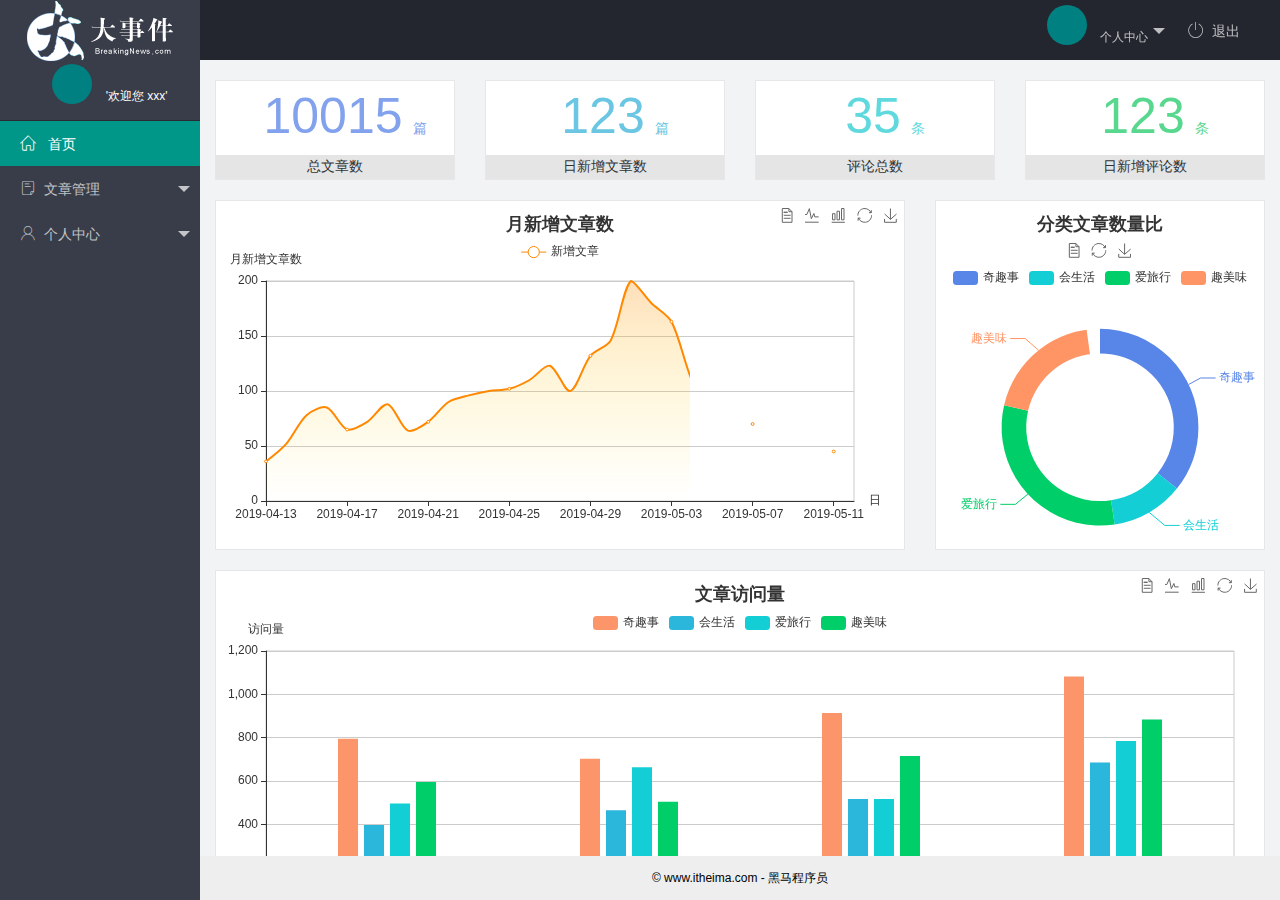
==== commit 77ae80bd: "个人中心完成2/3" ====
--- a/index.html
+++ b/index.html
@@ -74,9 +74,11 @@
                     <li class="layui-nav-item">
                         <a href="javascript:;"><span class="iconfont icon-user"></span>个人中心</a>
                         <dl class="layui-nav-child">
-                            <dd><a href="javascript:;"><i class="layui-icon layui-icon-app"></i>基本资料</a></dd>
+                            <dd><a href="/user/user_info.html" target="fm"><i
+                                        class="layui-icon layui-icon-app"></i>基本资料</a></dd>
                             <dd><a href="javascript:;"><i class="layui-icon layui-icon-app"></i>更换头像</a></dd>
-                            <dd><a href="javascript:;"><i class="layui-icon layui-icon-app"></i>重置密码</a></dd>
+                            <dd><a href="/user/user_pwd.html" target="fm"><i
+                                        class="layui-icon layui-icon-app"></i>重置密码</a></dd>
                         </dl>
                     </li>
                 </ul>
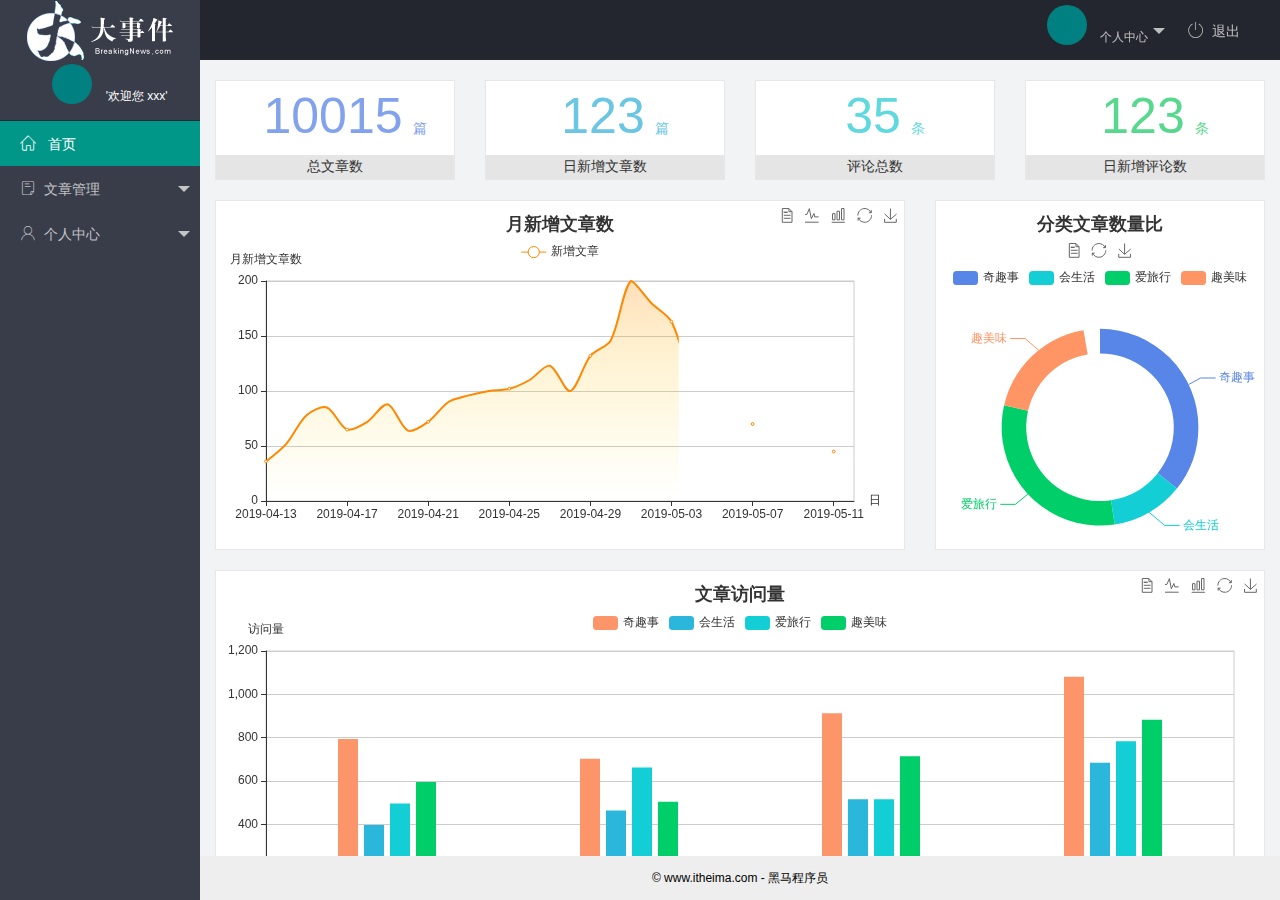
==== commit 3be8a6d4: "完成个人中心功能" ====
--- a/index.html
+++ b/index.html
@@ -32,9 +32,9 @@
                         个人中心
                     </a>
                     <dl class="layui-nav-child">
-                        <dd><a href="">基本资料</a></dd>
-                        <dd><a href="">更换头像</a></dd>
-                        <dd><a href="">重置密码</a></dd>
+                        <dd><a href="/user/user_info.html" target="fm">基本资料</a></dd>
+                        <dd><a href="/user/user_avatar.html" target="fm">更换头像</a></dd>
+                        <dd><a href="/user/user_pwd.html" target="fm">重置密码</a></dd>
                     </dl>
                 </li>
                 <li class="layui-nav-item" lay-header-event="menuRight" lay-unselect>
@@ -76,7 +76,8 @@
                         <dl class="layui-nav-child">
                             <dd><a href="/user/user_info.html" target="fm"><i
                                         class="layui-icon layui-icon-app"></i>基本资料</a></dd>
-                            <dd><a href="javascript:;"><i class="layui-icon layui-icon-app"></i>更换头像</a></dd>
+                            <dd><a href="/user/user_avatar.html" target="fm"><i
+                                        class="layui-icon layui-icon-app"></i>更换头像</a></dd>
                             <dd><a href="/user/user_pwd.html" target="fm"><i
                                         class="layui-icon layui-icon-app"></i>重置密码</a></dd>
                         </dl>
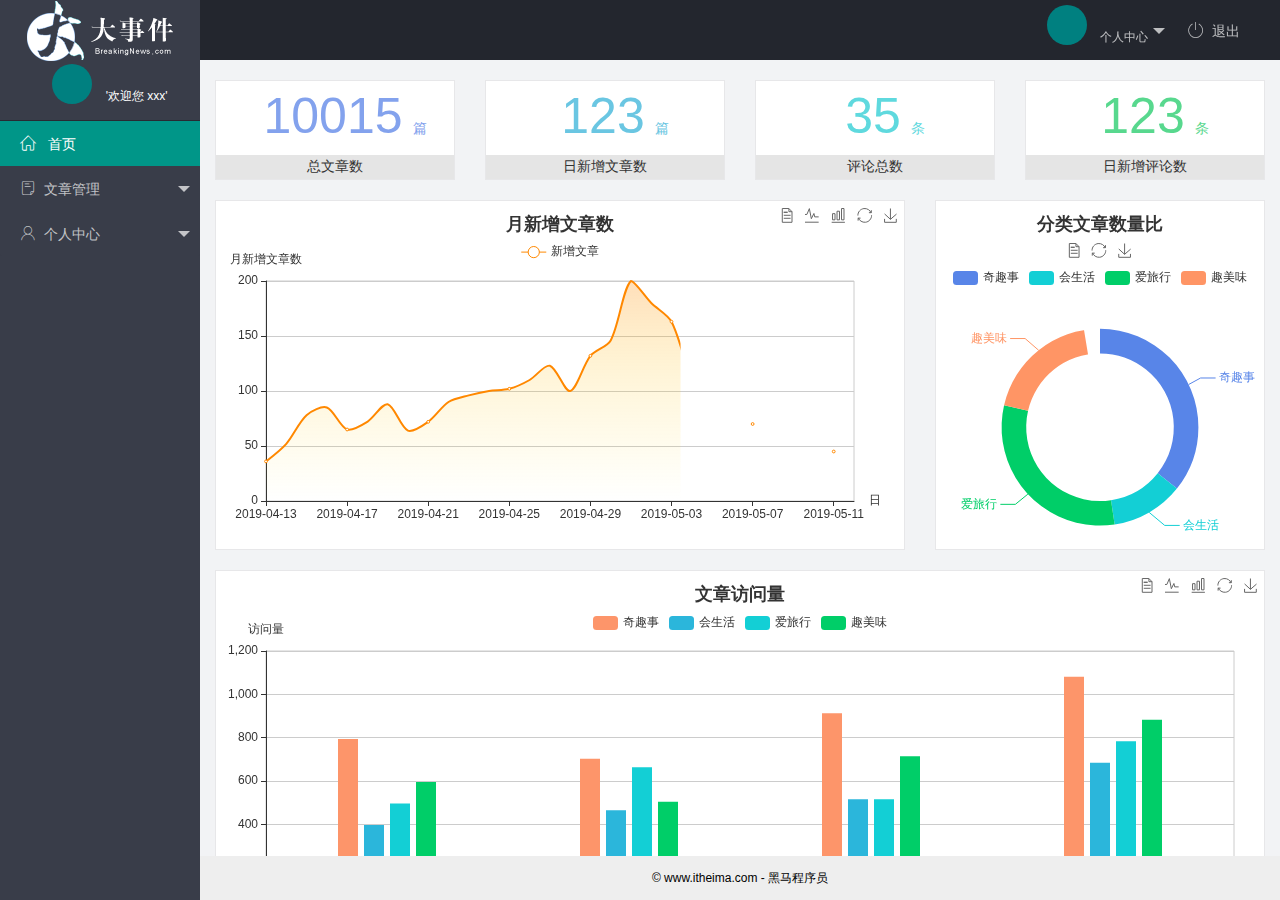
==== commit f2a9d872: "文章管理大致完成" ====
--- a/index.html
+++ b/index.html
@@ -66,9 +66,12 @@
                     <li class="layui-nav-item">
                         <a class="" href="javascript:;"><span class="iconfont icon-16"></span>文章管理</a>
                         <dl class="layui-nav-child">
-                            <dd><a href="javascript:;"><i class="layui-icon layui-icon-app"></i> 文章类别</a></dd>
-                            <dd><a href="javascript:;"><i class="layui-icon layui-icon-app"></i>文章列表</a></dd>
-                            <dd><a href="javascript:;"><i class="layui-icon layui-icon-app"></i>发布文章</a></dd>
+                            <dd><a href="/article/art_cate.html" target="fm"><i
+                                        class="layui-icon layui-icon-app"></i>文章类别</a></dd>
+                            <dd><a href="/article/art_list.html" target="fm"><i
+                                        class="layui-icon layui-icon-app"></i>文章列表</a></dd>
+                            <dd><a href="/article/art_pub.html" target="fm"><i
+                                        class="layui-icon layui-icon-app"></i>发布文章</a></dd>
                         </dl>
                     </li>
                     <li class="layui-nav-item">
